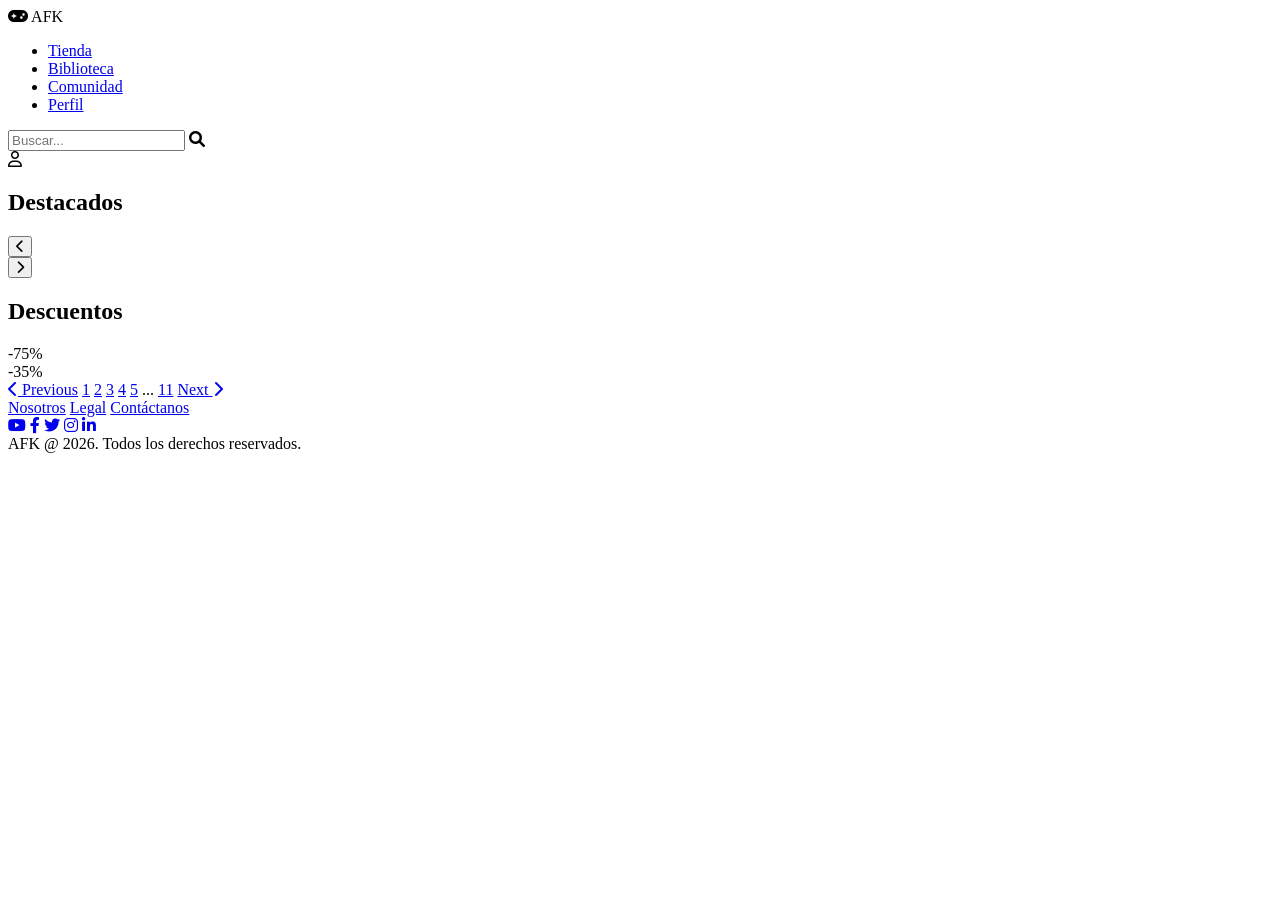
==== index.html @ 00ea65f3 "Add .gitignore for React and DBs Add a comprehensive .gitignore file to exclude various build artifa" ====
<!DOCTYPE html>
<html lang="es">
<head>
    <meta charset="UTF-8">
    <meta name="viewport" content="width=device-width, initial-scale=1.0">
    <title>AFK Store | Diseño Terminado</title>
    <link href="https://cdnjs.cloudflare.com/ajax/libs/font-awesome/6.0.0/css/all.min.css" rel="stylesheet">
    <link rel="stylesheet" href="estilos.css">
</head>
<body id="Pagina Principal">
<![base64]>
    <header>
        <div>
            <i class="fa-solid fa-gamepad"></i> AFK
        </div>
        <nav>
            <ul>
                <li><a href="#">Tienda</a></li>
                <li><a href="#">Biblioteca</a></li>
                <li><a href="#">Comunidad</a></li>
                <li><a href="#">Perfil</a></li>
            </ul>
        </nav>
        <div>
            <div>
                <input type="text" placeholder="Buscar...">
                <i class="fa-solid fa-magnifying-glass"></i>
            </div>
            <div>
                <i class="fa-regular fa-user"></i>
            </div>
        </div>
    </header>
<![base64]>
<![base64]>    
    <main>
        <h2>Destacados</h2>
        <section class="destacados-carrusel">
            <button class="boton-izquierdo"><i class="fa-solid fa-chevron-left"></i></button>
            <div class="Contenedor-Puntos">
                <div class="Puntos"></div>
                <div class="Puntos"></div>
                <div class="Puntos"></div>
                <div class="Puntos"></div>
                <div class="Puntos"></div>
            </div>
            <button class="boton-derecho"><i class="fa-solid fa-chevron-right"></i></button>
        </section>

        <h2>Descuentos</h2>
        <section class="seccion-descuentos">
            <div class="tarjeta-descuentos">
                <div class="tarjeta 1"></div>
                <div>-75%</div>
            </div>
            <div class="tarjeta-descuentos">
                <div class="tarjeta 2"></div>
                <div>-35%</div>
            </div>
        </section>

        <div>
            <a href="#"><i class="fa-solid fa-chevron-left"></i> Previous</a>
            <a href="#">1</a>
            <a href="#">2</a>
            <a href="#">3</a>
            <a href="#">4</a>
            <a href="#">5</a>
            <span>...</span>
            <a href="#">11</a>
            <a href="#">Next <i class="fa-solid fa-chevron-right"></i></a>
        </div>
    </main>
<![base64]>    
<![base64]>    
    <footer>
        <div>
            <a href="#">Nosotros</a>
            <a href="#">Legal</a>
            <a href="#">Contáctanos</a>
        </div>
        <div class="iconos-redes-sociales">
            <a href="#"><i class="fa-brands fa-youtube"></i></a>
            <a href="#"><i class="fa-brands fa-facebook-f"></i></a>
            <a href="#"><i class="fa-brands fa-twitter"></i></a>
            <a href="#"><i class="fa-brands fa-instagram"></i></a>
            <a href="#"><i class="fa-brands fa-linkedin-in"></i></a>
        </div>
        <div>
            AFK @ 2026. Todos los derechos reservados.
        </div>
    </footer>
<![base64]>    

</body>
</html>
---- estilos.css ----
#pagina-juego .game-details-header {
    display: grid;
    grid-template-columns: 400px 1fr;
    gap: 50px;
    margin-bottom: 60px;
}

#pagina-juego .game-cover {
    width: 100%;
    height: 400px;
    background: url('https://images.unsplash.com/photo-1542751371-adc38448a05e?q=80&w=800&auto=format&fit=crop') center/cover;
    border-radius: 12px;
    box-shadow: 0 10px 30px rgba(0,0,0,0.4);
}

#pagina-juego .game-info h1 {
    font-size: 3.5rem;
    color: var(--white);
    margin-bottom: 20px;
    font-weight: 700;
    letter-spacing: -1px;
}

/* Caja de Calificación */
#pagina-juego .rating-box {
    display: inline-flex;
    align-items: center;
    border: 1px solid rgba(255, 255, 255, 0.2);
    border-radius: 30px;
    padding: 12px 25px;
    margin-bottom: 30px;
    background: rgba(255, 255, 255, 0.03);
}

#pagina-juego .stars {
    color: var(--white);
    font-size: 1.1rem;
    display: flex;
    gap: 5px;
}
#pagina-juego .score {
    color: var(--white);
    font-weight: 600;
    font-size: 1.1rem;
    display: flex;
    align-items: center;
    gap: 8px;
}

#pagina-juego .score i {
    color: var(--text-muted);
}

#pagina-juego .description {
    color: var(--text-muted);
    font-size: 1.05rem;
    line-height: 1.7;
    text-align: justify;
}

/* Reproductor de Video / Galería */
#pagina-juego .game-media-player {
    position: relative;
    width: 100%;
    height: 550px;
    background: linear-gradient(to top, rgba(18,20,24,1) 0%, rgba(18,20,24,0) 100%), url('https://images.unsplash.com/photo-1605901309584-818e25960b8f?q=80&w=1200&auto=format&fit=crop') center/cover;
    border-radius: 12px;
    display: flex;
    align-items: center;
    justify-content: space-between;
    padding: 0 20px;
    margin-bottom: 30px;
}

#pagina-juego .play-btn {
    width: 90px;
    height: 90px;
    background: rgba(255, 255, 255, 0.1);
    border: 2px solid rgba(255, 255, 255, 0.3);
    border-radius: 50%;
    display: flex;
    align-items: center;
    justify-content: center;
    color: var(--white);
    font-size: 2rem;
    backdrop-filter: blur(8px);
    cursor: pointer;
    transition: all 0.3s ease;
    /* Ajuste visual para que el ícono de play (triángulo) se vea centrado */
    padding-left: 8px; 
}

#pagina-juego .play-btn:hover {
    background: var(--accent-blue);
    border-color: var(--accent-blue);
    transform: scale(1.1);
}

/* Footer modificado (Estructura de la segunda pantalla) */
.footer-juego {
    background-color: var(--bg-secondary);
    padding: 30px 60px;
    display: flex;
    justify-content: space-between;
    align-items: center;
    border-top: 1px solid rgba(255, 255, 255, 0.05);
}

.footer-juego .social-icons {
    margin-bottom: 0; /* Reseteamos el margen del footer anterior */
}
/* =========================================
   SECCIÓN DE RESEÑAS (LATEST REVIEWS)
   ========================================= */

.reviews-section {
    margin-top: 50px;
}

.reviews-grid {
    display: grid;
    /* Crea 3 columnas del mismo tamaño */
    grid-template-columns: repeat(3, 1fr);
    gap: 30px;
    margin-top: 20px;
}

.review-card {
    background-color: var(--bg-secondary);
    border: 1px solid rgba(255, 255, 255, 0.05);
    border-radius: 12px;
    padding: 30px;
    display: flex;
    flex-direction: column;
    transition: transform 0.2s ease, box-shadow 0.2s ease;
}

.review-card:hover {
    transform: translateY(-5px);
    box-shadow: 0 8px 25px rgba(0, 0, 0, 0.3);
}

.review-card .stars {
    color: var(--accent-blue); /* Cambié las estrellas a azul para mantener el tema */
    font-size: 1.1rem;
    margin-bottom: 15px;
    display: flex;
    gap: 4px;
}

.review-card h3 {
    color: var(--white);
    font-size: 1.25rem;
    margin-bottom: 12px;
    font-weight: 700;
}

.review-card .review-body {
    color: var(--text-muted);
    font-size: 0.95rem;
    line-height: 1.6;
    margin-bottom: 25px;
    /* Esto empuja la información del usuario hacia abajo si el texto es corto */
    flex-grow: 1; 
}

/* Información del Usuario (Avatar + Nombres) */
.reviewer-info {
    display: flex;
    align-items: center;
    gap: 15px;
    border-top: 1px solid rgba(255, 255, 255, 0.05);
    padding-top: 15px;
}

.reviewer-info .avatar {
    width: 45px;
    height: 45px;
    border-radius: 50%;
    object-fit: cover;
}

.reviewer-details {
    display: flex;
    flex-direction: column;
    gap: 3px;
}

.reviewer-details .name {
    color: var(--text-light);
    font-weight: 600;
    font-size: 0.95rem;
}

.reviewer-details .date {
    color: var(--text-muted);
    font-size: 0.85rem;
}
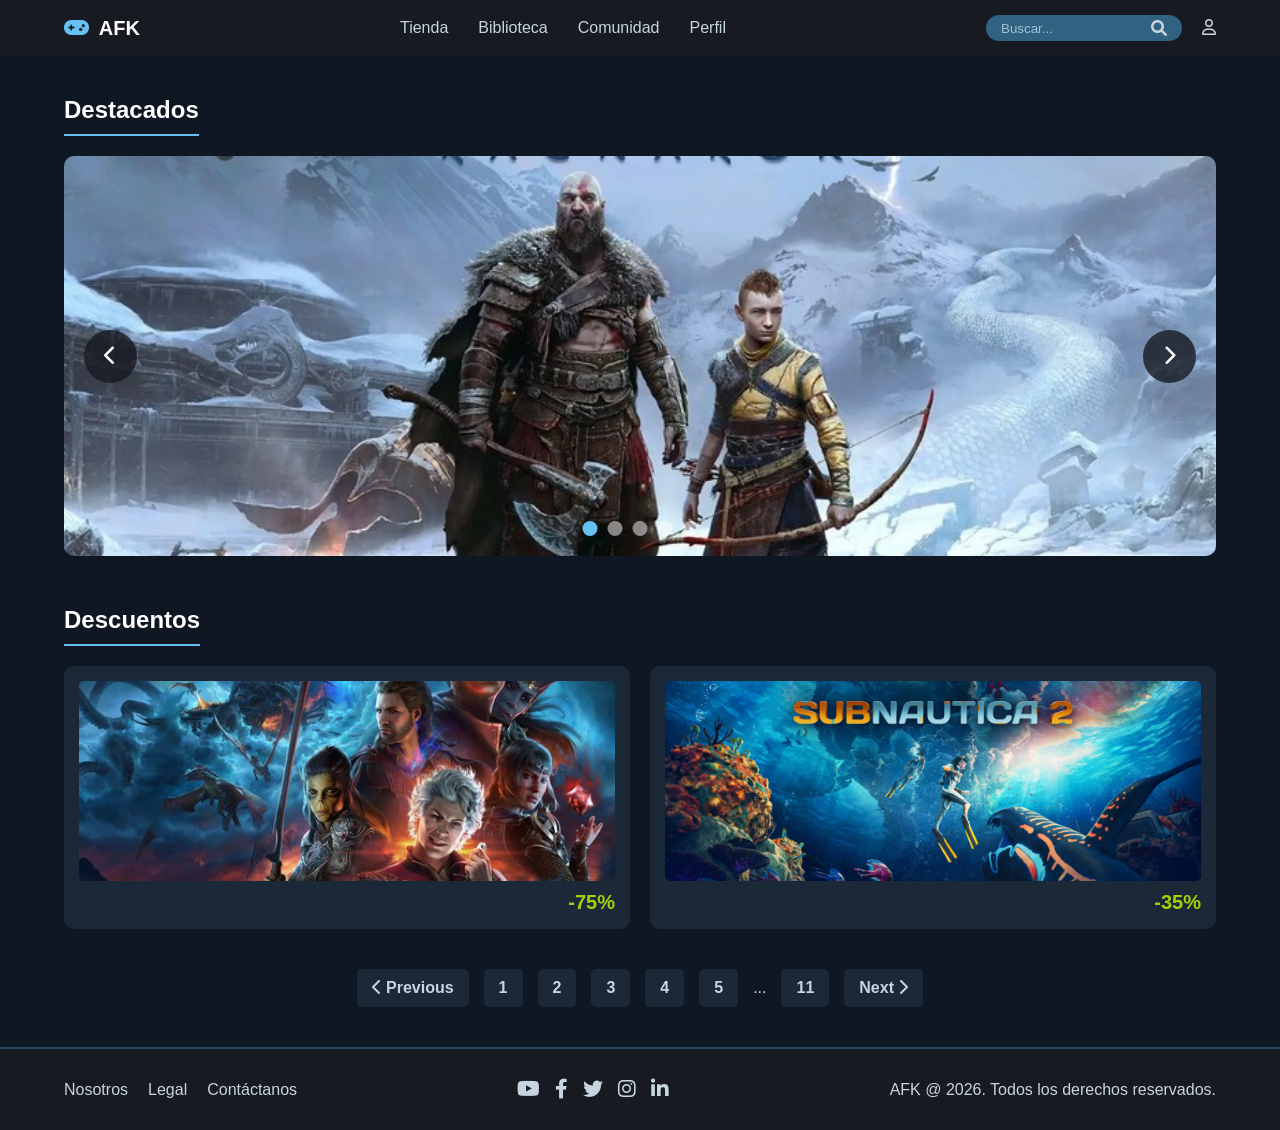
==== commit 6f20bde4: "Modificación de paginas" ====
--- a/index.html
+++ b/index.html
@@ -5,20 +5,20 @@
     <meta name="viewport" content="width=device-width, initial-scale=1.0">
     <title>AFK Store | Diseño Terminado</title>
     <link href="https://cdnjs.cloudflare.com/ajax/libs/font-awesome/6.0.0/css/all.min.css" rel="stylesheet">
-    <link rel="stylesheet" href="estilos.css">
+    <link rel="stylesheet" href="css/estilos.css">
 </head>
 <body id="Pagina Principal">
 <![base64]>
-    <header>
+  <header>
         <div>
             <i class="fa-solid fa-gamepad"></i> AFK
         </div>
         <nav>
             <ul>
-                <li><a href="#">Tienda</a></li>
+                <li><a href="index.html">Tienda</a></li>
                 <li><a href="#">Biblioteca</a></li>
-                <li><a href="#">Comunidad</a></li>
-                <li><a href="#">Perfil</a></li>
+                <li><a href="html/comunidad.html">Comunidad</a></li>
+                <li><a href="html/perfil.html">Perfil</a></li>
             </ul>
         </nav>
         <div>
@@ -27,7 +27,9 @@
                 <i class="fa-solid fa-magnifying-glass"></i>
             </div>
             <div>
-                <i class="fa-regular fa-user"></i>
+                <a href="html/perfil.html">
+                    <i class="fa-regular fa-user"></i>
+                </a>
             </div>
         </div>
     </header>
@@ -36,6 +38,8 @@
     <main>
         <h2>Destacados</h2>
         <section class="destacados-carrusel">
+            <a href="html/juegopag.html" class="enlace-fondo"></a>
+
             <button class="boton-izquierdo"><i class="fa-solid fa-chevron-left"></i></button>
             <div class="Contenedor-Puntos">
                 <div class="Puntos"></div>
--- a/css/estilos.css
+++ b/css/estilos.css
@@ -0,0 +1,943 @@
+
+* {
+    margin: 0;
+    padding: 0;
+    box-sizing: border-box;
+    font-family: Arial, sans-serif;
+}
+
+body {
+    background-color: #0f1722;
+    color: #c7d5e0;
+}
+
+a {
+    color: #c7d5e0;
+    text-decoration: none;
+    transition: color 0.3s; /* SEMANA 7 */
+}
+
+a:hover {
+    color: #66c0f4;
+}
+
+h1, h2, h3 {
+    color: #ffffff;
+}
+
+h2 {
+    border-bottom: 2px solid #66c0f4;
+    padding-bottom: 10px;
+    margin-bottom: 20px;
+    display: inline-block;
+}
+
+main {
+    padding: 40px 5%;
+}
+
+/* ==========================================================================
+   Flexbox 
+   ========================================================================== */
+header {
+    background-color: #171a21;
+    padding: 15px 5%;
+    display: flex;
+    justify-content: space-between;
+    align-items: center;
+}
+
+header nav ul {
+    list-style: none;
+    display: flex; 
+    gap: 30px;
+}
+
+header > div:last-child {
+    display: flex;
+    align-items: center;
+    gap: 20px;
+}
+
+header > div:last-child > div:first-child {
+    display: flex;
+    align-items: center;
+    background-color: #316282; 
+    border-radius: 15px;
+    padding: 5px 15px;
+}
+
+header input {
+    border: none;
+    background-color: transparent;
+    color: white;
+    outline: none;
+    width: 150px;
+}
+
+header input::placeholder {
+    color: #a3c2d1;
+}
+
+header > div:last-child i {
+    color: #c7d5e0;
+    cursor: pointer;
+    font-size: 16px;
+    transition: 0.3s;
+}
+
+header > div:last-child i:hover {
+    color: #66c0f4;
+}
+
+header > div:first-child {
+    font-size: 20px;
+    font-weight: bold;
+    color: white;
+}
+
+header > div:first-child i {
+    color: #66c0f4;
+    margin-right: 5px;
+}
+
+/* ==========================================================================
+   PÁGINA PRINCIPAL (Index)
+   ========================================================================== */
+.destacados-carrusel {
+    background-image: url('../imgs/god-of-war-ragnarok_e91t.jpg');
+    background-size: cover;
+    background-position: center;
+    height: 400px;
+    display: flex;
+    justify-content: space-between;
+    align-items: center;
+    padding: 20px;
+    border-radius: 10px;
+    position: relative;
+    margin-bottom: 50px;
+}
+
+.enlace-fondo {
+    position: absolute;
+    top: 0;
+    left: 0;
+    width: 100%;
+    height: 100%;
+    z-index: 1; 
+}
+
+.boton-izquierdo, .boton-derecho, .Contenedor-Puntos {
+    position: relative;
+    z-index: 2; 
+}
+.boton-izquierdo, .boton-derecho {
+    background-color: rgba(23, 26, 33, 0.8);
+    color: white;
+    border: none;
+    padding: 15px 20px;
+    border-radius: 50%;
+    cursor: pointer;
+    font-size: 20px;
+    transition: transform 0.3s, background-color 0.3s;
+}
+
+.boton-izquierdo:hover, .boton-derecho:hover {
+    background-color: #66c0f4;
+    transform: scale(1.1);
+}
+
+.Contenedor-Puntos {
+    position: absolute;
+    bottom: 20px;
+    display: flex;
+    gap: 10px;
+    left: 50%;
+    transform: translateX(-50%);
+}
+
+.Puntos {
+    width: 15px;
+    height: 15px;
+    background-color: rgba(255, 255, 255, 0.5);
+    border-radius: 50%;
+    cursor: pointer;
+}
+
+.Puntos:first-child {
+    background-color: #66c0f4;
+}
+
+.seccion-descuentos {
+    display: flex; 
+    gap: 20px;
+    margin-bottom: 40px;
+}
+
+.tarjeta-descuentos {
+    background-color: #1b2838;
+    flex: 1; 
+    border-radius: 10px;
+    padding: 15px;
+    text-align: right;
+    transition: transform 0.3s;
+    font-weight: bold;
+    font-size: 20px;
+    color: #a4d007; 
+}
+
+.tarjeta-descuentos:hover {
+    transform: translateY(-10px);
+}
+
+.tarjeta {
+    height: 200px;
+    background-color: #316282;
+    background-size: cover;
+    background-position: center;
+    border-radius: 5px;
+    margin-bottom: 10px;
+}
+
+.tarjeta-descuentos:nth-child(1) .tarjeta {
+    background-image: url('../imgs/baldurs gate 3.jpeg');
+}
+
+.tarjeta-descuentos:nth-child(2) .tarjeta {
+    background-image: url('../imgs/subnautica 2.jpg');
+}
+
+/* Paginación */
+main > div:last-child {
+    display: flex;
+    justify-content: center;
+    align-items: center;
+    gap: 15px;
+}
+
+main > div:last-child a {
+    background-color: #1b2838;
+    padding: 10px 15px;
+    border-radius: 5px;
+    font-weight: bold;
+}
+
+main > div:last-child a:hover {
+    background-color: #66c0f4;
+    color: black;
+}
+
+/* ==========================================================================
+   PÁGINA DEL JUEGO (God of War)
+   ========================================================================== */
+
+.reseñador {
+    display: flex;
+    align-items: center;
+    gap: 15px;
+    margin-top: 20px;
+    border-top: 1px solid #2a475e;
+    padding-top: 15px;
+}
+
+
+.icono-usuario-default {
+    font-size: 50px; 
+    color: #7a8b9a; 
+}
+
+
+   .detalles-juego {
+    background-color: #1b2838;
+    padding: 30px;
+    border-radius: 10px;
+    display: flex;
+    gap: 30px;
+    margin-bottom: 40px;
+}
+
+.imagen-juego {
+    flex: 1;
+    background-image: url('../imgs/god-of-war-ragnarok_e91t.jpg');
+    background-size: cover;
+    background-position: center;
+    min-height: 350px;
+    border-radius: 10px;
+}
+
+.info-juego {
+    flex: 1;
+}
+
+.info-juego h1 {
+    font-size: 40px;
+    margin-bottom: 15px;
+}
+
+.calificacion-juego {
+    display: flex;
+    align-items: center;
+    gap: 20px;
+    margin-bottom: 25px;
+}
+
+.estrellas {
+    color: #ffd700;
+}
+
+.calificacion {
+    background-color: #66c0f4;
+    color: black;
+    padding: 5px 15px;
+    border-radius: 5px;
+    font-weight: bold;
+}
+
+.descripcion {
+    background-color: #0f1722;
+    padding: 20px;
+    border-left: 4px solid #66c0f4;
+    border-radius: 5px;
+    line-height: 1.6;
+}
+
+.video-juego {
+    background-image: linear-gradient(rgba(0,0,0,0.6), rgba(0,0,0,0.6)), url('https://images.unsplash.com/photo-1511512578047-dfb367046420?q=80&w=1000');
+    background-size: cover;
+    background-position: center;
+    height: 400px;
+    display: flex;
+    justify-content: space-between;
+    align-items: center;
+    padding: 20px;
+    border-radius: 10px;
+    margin-bottom: 40px;
+}
+
+.video-juego {
+    width: 100%;
+    height: 450px; 
+    border-radius: 10px;
+    margin-bottom: 40px;
+    overflow: hidden; 
+    box-shadow: 0 5px 15px rgba(0,0,0,0.5); 
+}
+
+.video-juego iframe {
+    width: 100%;
+    height: 100%;
+    border: none;
+}
+
+.boton-play:hover {
+    transform: scale(1.1);
+    background-color: #66c0f4;
+}
+
+.reseñas-grid {
+    display: grid;
+    grid-template-columns: 1fr 1fr 1fr;
+    gap: 20px;
+}
+
+.tarjeta-reseña {
+    background-color: #1b2838;
+    padding: 20px;
+    border-radius: 10px;
+}
+
+.tarjeta-reseña h3 {
+    margin: 10px 0;
+}
+
+.reseñador {
+    display: flex;
+    align-items: center;
+    gap: 15px;
+    margin-top: 20px;
+    border-top: 1px solid #2a475e;
+    padding-top: 15px;
+}
+
+.avatar {
+    width: 50px;
+    height: 50px;
+    border-radius: 50%;
+}
+
+.detalles-reseñador, .detalles-reseñadors {
+    display: flex;
+    flex-direction: column;
+}
+
+.fecha {
+    font-size: 12px;
+    color: #7a8b9a;
+}
+
+/* ==========================================================================
+   PÁGINA DE PERFIL (Formularios)
+   ========================================================================== */
+.contenedor-perfil {
+    background-color: #1b2838;
+    padding: 40px;
+    border-radius: 10px;
+    margin-bottom: 40px;
+}
+
+.perfil-superior {
+    display: flex;
+    align-items: center;
+    gap: 50px;
+    margin-bottom: 30px;
+}
+
+.avatar-grande {
+    width: 150px;
+    height: 150px;
+    border-radius: 50%;
+    object-fit: cover;
+    border: 4px solid #66c0f4;
+}
+
+.campos-superiores {
+    flex: 1; 
+    display: flex;
+    flex-direction: column;
+    gap: 20px;
+}
+
+.campo-formulario {
+    display: flex;
+    flex-direction: column;
+    gap: 8px;
+}
+
+.campo-formulario label {
+    color: #c7d5e0;
+    font-weight: bold;
+    font-size: 14px;
+}
+
+.campo-formulario input {
+    padding: 12px 15px;
+    background-color: #316282;
+    border: 1px solid transparent;
+    border-radius: 6px;
+    color: white;
+    font-size: 16px;
+    outline: none; 
+}
+
+.campo-formulario input::placeholder {
+    color: #a3c2d1;
+}
+
+.campo-formulario input:focus {
+    border: 1px solid #66c0f4; 
+    transition: 0.3s;
+}
+
+.linea-separadora {
+    border: none;
+    border-top: 2px solid #2a475e;
+    margin: 30px 0;
+}
+
+.perfil-inferior {
+    display: flex;
+    flex-direction: column;
+    gap: 20px;
+}
+
+.boton-guardar {
+    background-color: #66c0f4;
+    color: black;
+    border: none;
+    padding: 15px 30px;
+    border-radius: 5px;
+    font-size: 16px;
+    font-weight: bold;
+    cursor: pointer;
+    margin-top: 20px;
+    align-self: flex-start; 
+    transition: transform 0.3s, background-color 0.3s;
+}
+
+.boton-guardar:hover {
+    background-color: #ffffff;
+    transform: translateY(-3px); 
+}
+
+/* ==========================================================================
+   FOOTER
+   ========================================================================== */
+footer {
+    background-color: #171a21;
+    padding: 30px 5%;
+    display: flex;
+    justify-content: space-between;
+    align-items: center;
+    border-top: 2px solid #2a475e;
+}
+
+footer div {
+    display: flex;
+    gap: 20px;
+}
+
+.iconos-redes-sociales {
+    display: flex;
+    gap: 15px;
+}
+
+.iconos-redes-sociales i {
+    font-size: 20px;
+}
+
+
+@media (max-width: 900px) {
+    .detalles-juego {
+        flex-direction: column;
+    }
+    
+    .reseñas-grid {
+        grid-template-columns: 1fr 1fr;
+    }
+}
+
+@media (max-width: 600px) {
+    header {
+        flex-direction: column;
+        gap: 15px;
+    }
+
+    header nav ul {
+        flex-direction: column;
+        align-items: center;
+        gap: 10px;
+    }
+
+    .seccion-descuentos {
+        flex-direction: column; 
+    }
+
+    .reseñas-grid {
+        grid-template-columns: 1fr; 
+    }
+
+    .perfil-superior {
+        flex-direction: column;
+        text-align: center;
+        gap: 20px;
+    }
+
+    .boton-guardar {
+        align-self: center; 
+        width: 100%; 
+    }
+
+    footer {
+        flex-direction: column;
+        align-items: center;
+        gap: 20px;
+        text-align: center;
+    }
+}
+
+
+
+.contenedor-perfil {
+    background-color: #1b2838;
+    padding: 40px;
+    border-radius: 10px;
+    margin-bottom: 40px;
+}
+
+.perfil-superior {
+    display: flex;
+    align-items: center;
+    gap: 50px;
+    margin-bottom: 30px;
+}
+
+.avatar-grande {
+    width: 150px;
+    height: 150px;
+    border-radius: 50%;
+    object-fit: cover;
+    border: 4px solid #66c0f4;
+}
+
+.campos-superiores {
+    flex: 1; 
+    display: flex;
+    flex-direction: column;
+    gap: 20px;
+}
+
+.campo-formulario {
+    display: flex;
+    flex-direction: column;
+    gap: 8px;
+}
+
+.campo-formulario label {
+    color: #c7d5e0;
+    font-weight: bold;
+    font-size: 14px;
+}
+
+.campo-formulario input {
+    padding: 12px 15px;
+    background-color: #316282;
+    border: 1px solid transparent;
+    border-radius: 6px;
+    color: white;
+    font-size: 16px;
+    outline: none;
+}
+
+.campo-formulario input::placeholder {
+    color: #a3c2d1;
+}
+
+.campo-formulario input:focus {
+    border: 1px solid #66c0f4; 
+    transition: 0.3s;
+}
+
+
+.linea-separadora {
+    border: none;
+    border-top: 2px solid #2a475e;
+    margin: 30px 0;
+}
+
+
+.perfil-inferior {
+    display: flex;
+    flex-direction: column;
+    gap: 20px;
+}
+
+.boton-guardar {
+    background-color: #66c0f4;
+    color: black;
+    border: none;
+    padding: 15px 30px;
+    border-radius: 5px;
+    font-size: 16px;
+    font-weight: bold;
+    cursor: pointer;
+    margin-top: 20px;
+    align-self: flex-start; 
+    transition: transform 0.3s, background-color 0.3s;
+}
+
+.boton-guardar:hover {
+    background-color: #ffffff;
+    transform: translateY(-3px); 
+}
+
+/* ==========================================================================
+   PÁGINA DE PERFIL (Formularios, Flexbox y Grid)
+   ========================================================================== */
+
+
+.contenedor-perfil {
+    display: grid;
+    grid-template-columns: 1fr 2fr; /* Columna izquierda 1, derecha 2 */
+    gap: 30px; /* Espacio entre columnas */
+    background-color: #1b2838; /* Color de recuadro gamer */
+    padding: 40px;
+    border-radius: 10px;
+    margin-bottom: 40px;
+}
+
+.perfil-usuario {
+    display: flex;
+    flex-direction: column;
+    align-items: center;
+    text-align: center;
+}
+
+.info-alias h3 {
+    font-size: 20px;
+    margin-bottom: 5px;
+}
+
+.info-alias p {
+    color: #a3c2d1;
+    font-size: 14px;
+    margin-bottom: 20px;
+}
+
+.avatar-grande {
+    width: 150px;
+    height: 150px;
+    border-radius: 50%;
+    object-fit: cover;
+    border: 4px solid #66c0f4; 
+    margin-bottom: 20px;
+}
+
+.boton-perfil {
+    background-color: #66c0f4;
+    color: black;
+    border: none;
+    padding: 12px 25px;
+    border-radius: 5px;
+    font-size: 16px;
+    font-weight: bold;
+    cursor: pointer;
+    margin-bottom: 20px;
+    display: flex;
+    align-items: center;
+    gap: 8px;
+    transition: transform 0.3s, background-color 0.3s;
+}
+
+.boton-perfil:hover {
+    background-color: #ffffff;
+    transform: translateY(-3px); 
+}
+
+.info-recuadro {
+    background-color: #0f1722; 
+    padding: 15px;
+    border-left: 4px solid #66c0f4; 
+    border-radius: 5px;
+    font-size: 14px;
+    line-height: 1.6;
+    margin-bottom: 20px;
+}
+
+.info-recuadro p {
+    margin-bottom: 5px;
+}
+
+.fecha-miembro {
+    font-size: 12px;
+    color: #7a8b9a;
+}
+
+.edicion-perfil {
+    display: flex;
+    flex-direction: column;
+}
+
+.edicion-perfil h3 {
+    font-size: 24px;
+    margin-bottom: 20px;
+}
+
+.tabs-perfil {
+    display: flex;
+    gap: 10px;
+    margin-bottom: 30px;
+}
+
+.tab-perfil {
+    padding: 10px 20px;
+    background-color: transparent;
+    color: #c7d5e0;
+    font-weight: bold;
+    cursor: pointer;
+    border-bottom: 2px solid transparent;
+    transition: border-bottom 0.3s, color 0.3s; 
+}
+
+.tab-perfil.active {
+    color: #66c0f4;
+    border-bottom: 2px solid #66c0f4; 
+}
+
+.form-grid-campos {
+    display: grid;
+    grid-template-columns: 1fr 1fr;
+    gap: 20px;
+    margin-bottom: 30px;
+}
+
+.campo-formulario {
+    display: flex;
+    flex-direction: column;
+    gap: 8px;
+}
+
+.campo-formulario label {
+    color: #c7d5e0;
+    font-weight: bold;
+    font-size: 14px;
+}
+
+.campo-formulario input {
+    padding: 12px 15px;
+    background-color: #316282; 
+    border: 1px solid transparent;
+    border-radius: 6px;
+    color: white;
+    font-size: 16px;
+    outline: none;
+}
+
+.campo-completo {
+    grid-column: 1 / 3; 
+}
+
+.form-grid-sociales {
+    display: grid;
+    grid-template-columns: 1fr 1fr;
+    gap: 20px;
+    margin-top: 15px;
+}
+
+.field-con-icono {
+    display: flex;
+    flex-direction: row;
+    align-items: center;
+    background-color: #316282;
+    border-radius: 6px;
+    padding: 0 15px;
+}
+
+.field-con-icono input {
+    flex: 1; 
+    background-color: transparent; 
+    padding: 12px 0;
+    margin-left: 10px;
+}
+
+.icon-form {
+    font-size: 16px;
+    color: #a3c2d1;
+}
+
+
+.boton-guardar {
+    margin-top: 30px;
+    align-self: flex-start;
+}
+
+/* ==========================================================================
+   PÁGINA DE COMUNIDAD (Formularios y Grid)
+   ========================================================================== */
+
+.crear-publicacion {
+    background-color: #1b2838;
+    padding: 25px;
+    border-radius: 10px;
+    display: flex;
+    gap: 20px;
+    margin-bottom: 40px;
+    align-items: flex-start;
+}
+
+.caja-input {
+    flex: 1;
+    display: flex;
+    flex-direction: column;
+    gap: 15px;
+}
+
+.caja-input textarea {
+    width: 100%;
+    min-height: 80px;
+    background-color: #316282;
+    border: 1px solid transparent;
+    border-radius: 8px;
+    padding: 15px;
+    color: white;
+    font-size: 16px;
+    resize: vertical; 
+    outline: none;
+    transition: border 0.3s;
+}
+
+.caja-input textarea:focus {
+    border: 1px solid #66c0f4;
+}
+
+.caja-input textarea::placeholder {
+    color: #a3c2d1;
+}
+
+.acciones-publicar {
+    display: flex;
+    justify-content: flex-end;
+}
+
+.muro-comunidad {
+    display: grid;
+    grid-template-columns: 1fr 1fr;
+    gap: 25px;
+}
+
+.tarjeta-comunidad {
+    background-color: #1b2838;
+    padding: 25px;
+    border-radius: 10px;
+    display: flex;
+    flex-direction: column;
+    gap: 15px;
+    transition: transform 0.3s;
+}
+
+.tarjeta-comunidad:hover {
+    transform: translateY(-5px); 
+}
+
+.header-post {
+    display: flex;
+    align-items: center;
+    gap: 15px;
+}
+
+.info-usuario-post {
+    flex: 1; 
+}
+
+.info-usuario-post h4 {
+    color: #ffffff;
+    margin: 0;
+}
+
+.info-usuario-post span {
+    font-size: 12px;
+    color: #7a8b9a;
+}
+
+.juego-etiqueta {
+    background-color: #316282;
+    color: white;
+    padding: 5px 12px;
+    border-radius: 20px;
+    font-size: 12px;
+    font-weight: bold;
+    border: 1px solid #66c0f4;
+}
+
+.tarjeta-comunidad p {
+    color: #c7d5e0;
+    line-height: 1.6;
+}
+
+.interacciones {
+    display: flex;
+    gap: 20px;
+    margin-top: 10px;
+    border-top: 1px solid #2a475e;
+    padding-top: 15px;
+}
+
+.interacciones span {
+    color: #a3c2d1;
+    font-weight: bold;
+    cursor: pointer;
+    transition: color 0.3s;
+}
+
+.interacciones span:hover {
+    color: #66c0f4;
+}
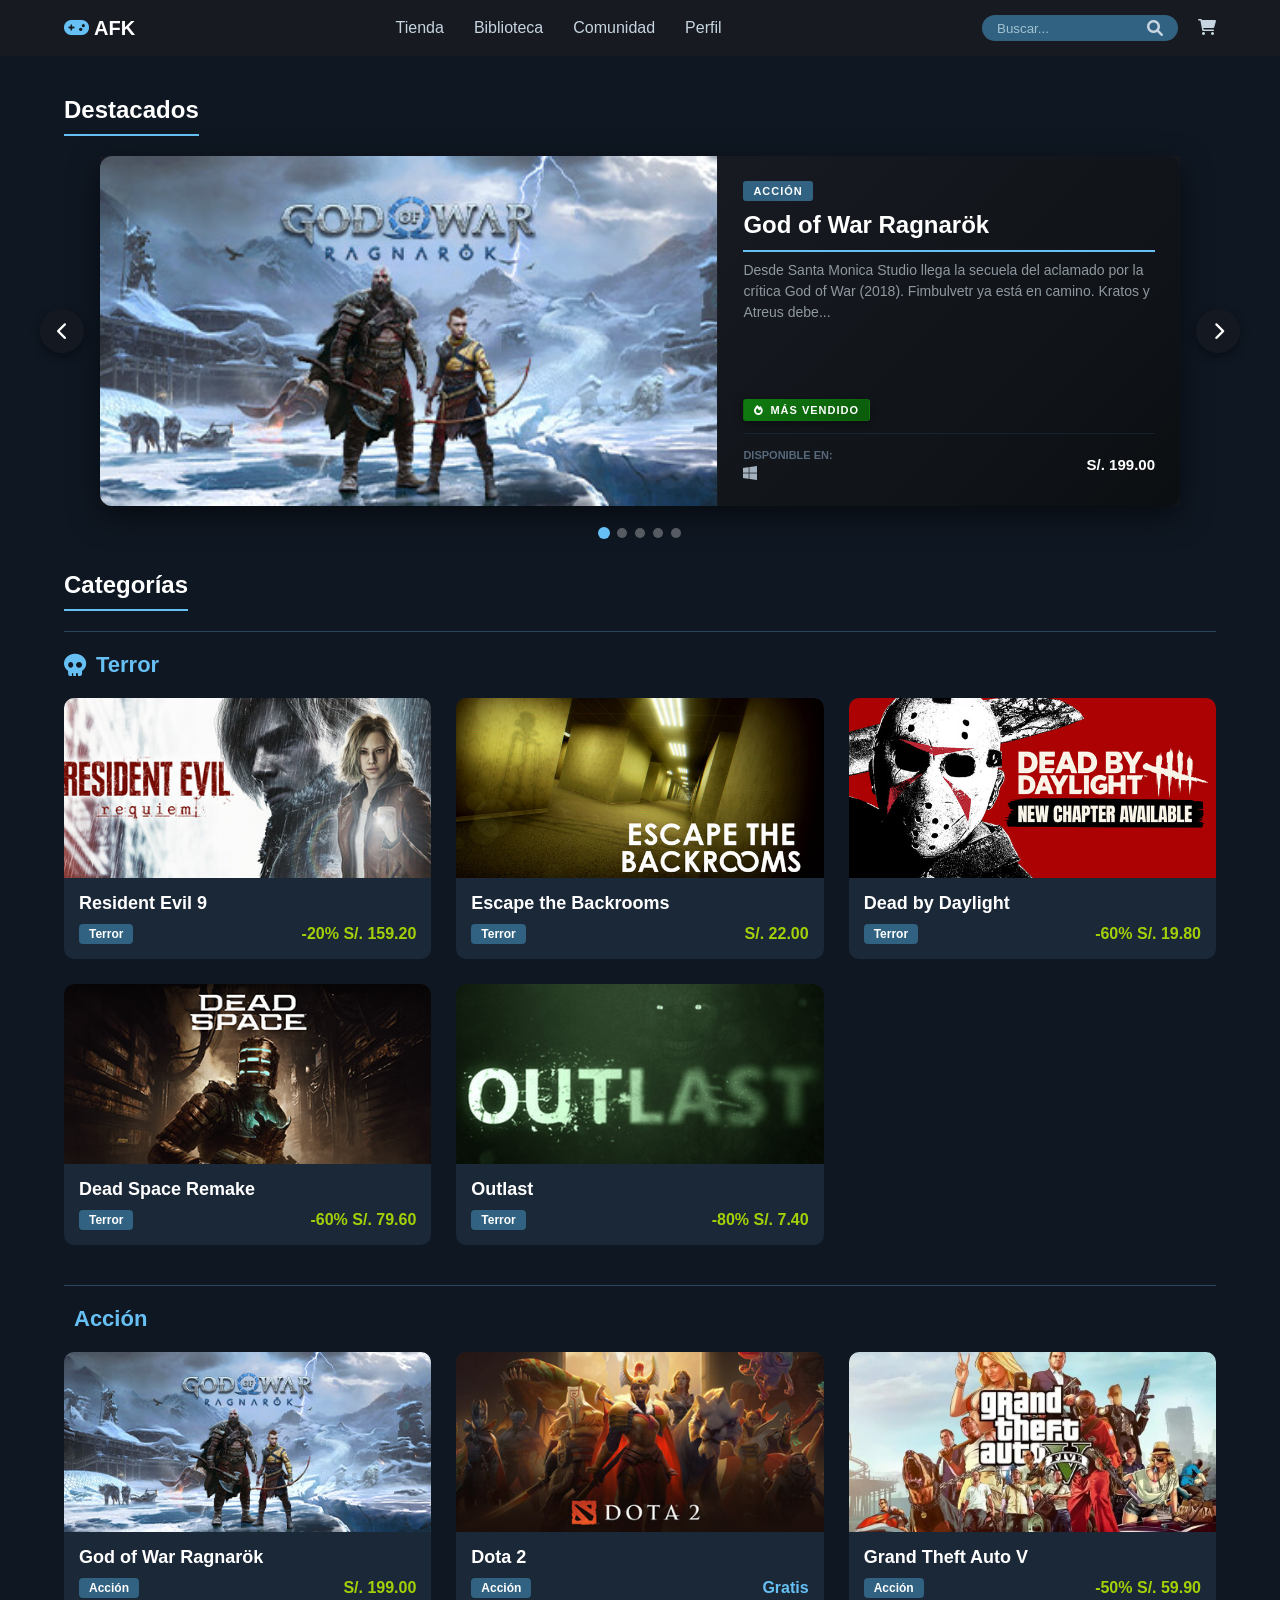
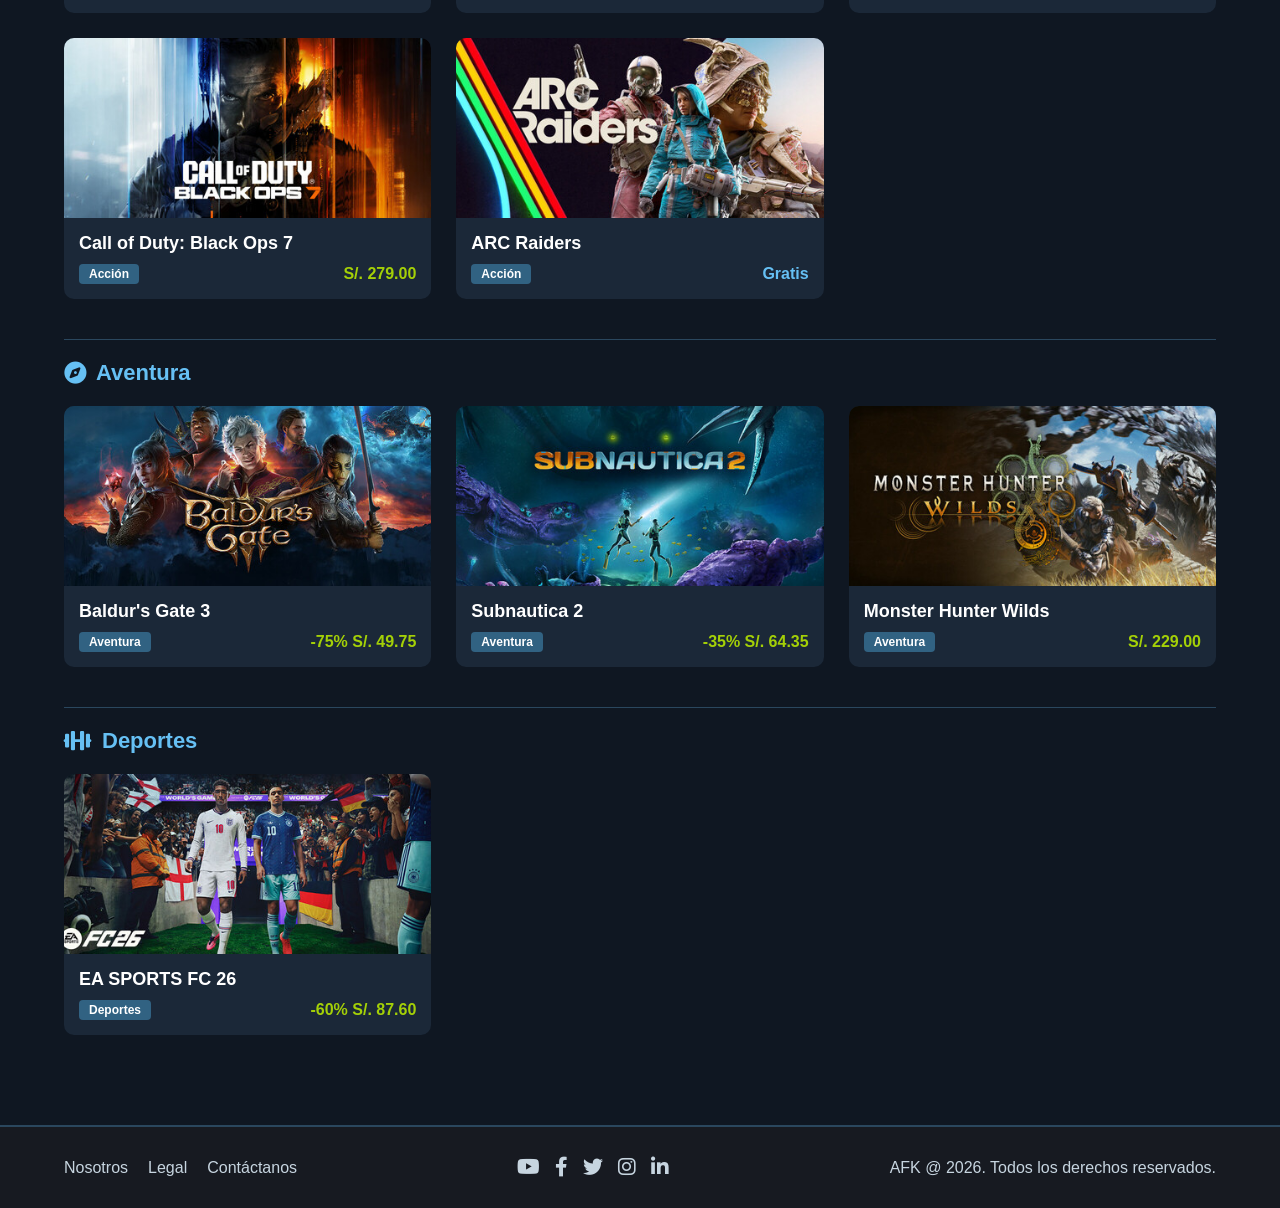
==== commit e9b0b143: "avances" ====
--- a/index.html
+++ b/index.html
@@ -1,19 +1,24 @@
 <!DOCTYPE html>
 <html lang="es">
+
 <head>
     <meta charset="UTF-8">
     <meta name="viewport" content="width=device-width, initial-scale=1.0">
-    <title>AFK Store | Diseño Terminado</title>
+    <title>AFK Store | Tienda</title>
     <link href="https://cdnjs.cloudflare.com/ajax/libs/font-awesome/6.0.0/css/all.min.css" rel="stylesheet">
     <link rel="stylesheet" href="css/estilos.css">
 </head>
+
 <body id="Pagina Principal">
-<![base64]>
-  <header>
-        <div>
-            <i class="fa-solid fa-gamepad"></i> AFK
-        </div>
+    <![base64]>
+    <header>
+        <a href="index.html" class="logo">
+            <i class="fa-solid fa-gamepad"></i><span class="logo-texto"> AFK</span>
+        </a>
         <nav>
+            <button class="menu-toggle" id="menu-toggle" aria-label="Abrir menú de navegación">
+                <i class="fa-solid fa-bars"></i>
+            </button>
             <ul>
                 <li><a href="index.html">Tienda</a></li>
                 <li><a href="#">Biblioteca</a></li>
@@ -27,56 +32,27 @@
                 <i class="fa-solid fa-magnifying-glass"></i>
             </div>
             <div>
-                <a href="html/perfil.html">
-                    <i class="fa-regular fa-user"></i>
+                <a href="html/carrito.html" title="Ver carrito">
+                    <i class="fa-solid fa-cart-shopping"></i>
                 </a>
             </div>
         </div>
     </header>
-<![base64]>
-<![base64]>    
+    <![base64]>
+    <![base64]>
     <main>
         <h2>Destacados</h2>
-        <section class="destacados-carrusel">
-            <a href="html/juegopag.html" class="enlace-fondo"></a>
-
-            <button class="boton-izquierdo"><i class="fa-solid fa-chevron-left"></i></button>
-            <div class="Contenedor-Puntos">
-                <div class="Puntos"></div>
-                <div class="Puntos"></div>
-                <div class="Puntos"></div>
-                <div class="Puntos"></div>
-                <div class="Puntos"></div>
-            </div>
-            <button class="boton-derecho"><i class="fa-solid fa-chevron-right"></i></button>
+        <section class="destacados-carrusel" id="featured-slider-container">
+            <!-- Generado dinámicamente por js/slider.js -->
         </section>
 
-        <h2>Descuentos</h2>
-        <section class="seccion-descuentos">
-            <div class="tarjeta-descuentos">
-                <div class="tarjeta 1"></div>
-                <div>-75%</div>
-            </div>
-            <div class="tarjeta-descuentos">
-                <div class="tarjeta 2"></div>
-                <div>-35%</div>
-            </div>
-        </section>
-
-        <div>
-            <a href="#"><i class="fa-solid fa-chevron-left"></i> Previous</a>
-            <a href="#">1</a>
-            <a href="#">2</a>
-            <a href="#">3</a>
-            <a href="#">4</a>
-            <a href="#">5</a>
-            <span>...</span>
-            <a href="#">11</a>
-            <a href="#">Next <i class="fa-solid fa-chevron-right"></i></a>
+        <h2>Categorías</h2>
+        <div class="categorias-grid" id="catalog-categories-container">
+            <!-- Generado dinámicamente por js/catalog.js -->
         </div>
     </main>
-<![base64]>    
-<![base64]>    
+    <![base64]>
+    <![base64]>
     <footer>
         <div>
             <a href="#">Nosotros</a>
@@ -94,7 +70,11 @@
             AFK @ 2026. Todos los derechos reservados.
         </div>
     </footer>
-<![base64]>    
+    <![base64]>
+    <script src="js/game.js"></script>
+    <script src="js/slider.js"></script>
+    <script src="js/catalog.js"></script>
+    <script src="js/script.js"></script>
+</body>
 
-</body>
 </html>
--- a/css/estilos.css
+++ b/css/estilos.css
@@ -1,4 +1,3 @@
-
 * {
     margin: 0;
     padding: 0;
@@ -9,19 +8,25 @@
 body {
     background-color: #0f1722;
     color: #c7d5e0;
+    display: flex;
+    flex-direction: column;
+    min-height: 100vh;
 }
 
 a {
     color: #c7d5e0;
     text-decoration: none;
-    transition: color 0.3s; /* SEMANA 7 */
+    transition: color 0.3s;
+    /* SEMANA 7 */
 }
 
 a:hover {
     color: #66c0f4;
 }
 
-h1, h2, h3 {
+h1,
+h2,
+h3 {
     color: #ffffff;
 }
 
@@ -34,6 +39,7 @@
 
 main {
     padding: 40px 5%;
+    flex: 1;
 }
 
 /* ==========================================================================
@@ -45,24 +51,29 @@
     display: flex;
     justify-content: space-between;
     align-items: center;
+    flex-wrap: nowrap;
+
+    position: sticky;
+    top: 0;
+    z-index: 1000;
 }
 
 header nav ul {
     list-style: none;
-    display: flex; 
+    display: flex;
     gap: 30px;
 }
 
-header > div:last-child {
+header>div:last-child {
     display: flex;
     align-items: center;
     gap: 20px;
 }
 
-header > div:last-child > div:first-child {
-    display: flex;
-    align-items: center;
-    background-color: #316282; 
+header>div:last-child>div:first-child {
+    display: flex;
+    align-items: center;
+    background-color: #316282;
     border-radius: 15px;
     padding: 5px 15px;
 }
@@ -79,24 +90,31 @@
     color: #a3c2d1;
 }
 
-header > div:last-child i {
+header>div:last-child i {
     color: #c7d5e0;
     cursor: pointer;
     font-size: 16px;
     transition: 0.3s;
 }
 
-header > div:last-child i:hover {
+header>div:last-child i:hover {
     color: #66c0f4;
 }
 
-header > div:first-child {
+header .logo {
     font-size: 20px;
     font-weight: bold;
     color: white;
-}
-
-header > div:first-child i {
+    display: flex;
+    align-items: center;
+    transition: color 0.3s;
+}
+
+header .logo:hover {
+    color: #66c0f4;
+}
+
+header .logo i {
     color: #66c0f4;
     margin-right: 5px;
 }
@@ -105,17 +123,206 @@
    PÁGINA PRINCIPAL (Index)
    ========================================================================== */
 .destacados-carrusel {
-    background-image: url('../imgs/god-of-war-ragnarok_e91t.jpg');
-    background-size: cover;
-    background-position: center;
-    height: 400px;
-    display: flex;
+    height: 350px;
+    max-width: 1080px;
+    margin: 0 auto 65px auto;
+    position: relative;
+    background-color: #171a21;
+}
+
+.slider-wrapper {
+    position: absolute;
+    top: 0;
+    left: 0;
+    width: 100%;
+    height: 100%;
+    z-index: 1;
+    border-radius: 12px;
+    overflow: hidden;
+    box-shadow: 0 10px 30px rgba(0, 0, 0, 0.5);
+}
+
+.slide {
+    position: absolute;
+    top: 0;
+    left: 0;
+    width: 100%;
+    height: 100%;
+    opacity: 0;
+    transition: opacity 0.5s ease-in-out;
+    display: none;
+}
+
+.slide.active {
+    opacity: 1;
+    z-index: 2;
+    display: block;
+}
+
+.slide-content-medium {
+    display: flex;
+    width: 100%;
+    height: 100%;
+}
+
+.slide-image-box {
+    flex: 1.5;
+    height: 100%;
+    overflow: hidden;
+}
+
+.slide-image-box img {
+    width: 100%;
+    height: 100%;
+    object-fit: cover;
+    transition: transform 0.5s ease;
+}
+
+.slide:hover .slide-image-box img {
+    transform: scale(1.04);
+}
+
+.slide-info-box {
+    flex: 1;
+    background: linear-gradient(135deg, #171a21 0%, #0c0f12 100%);
+    padding: 25px;
+    display: flex;
+    flex-direction: column;
     justify-content: space-between;
-    align-items: center;
-    padding: 20px;
-    border-radius: 10px;
+    color: #c7d5e0;
     position: relative;
-    margin-bottom: 50px;
+    z-index: 3;
+    border-left: 1px solid rgba(255, 255, 255, 0.05);
+}
+
+.slide-category-badge {
+    align-self: flex-start;
+    background-color: #316282;
+    color: #ffffff;
+    font-size: 11px;
+    text-transform: uppercase;
+    font-weight: bold;
+    padding: 4px 10px;
+    border-radius: 3px;
+    letter-spacing: 1px;
+}
+
+.slide-badges-row {
+    display: flex;
+    flex-wrap: wrap;
+    gap: 8px;
+    align-items: center;
+    align-self: flex-start;
+    margin-bottom: 12px;
+}
+
+.slide-tag-badge {
+    display: inline-flex;
+    align-items: center;
+    gap: 6px;
+    font-size: 11px;
+    text-transform: uppercase;
+    font-weight: bold;
+    padding: 4px 10px;
+    border-radius: 3px;
+    letter-spacing: 1px;
+    box-shadow: 0 2px 8px rgba(0, 0, 0, 0.4);
+}
+
+.slide-tag-badge i {
+    font-size: 10px;
+}
+
+/* Tipos de etiquetas estilo Steam */
+.slide-tag-badge.best-seller {
+    background: linear-gradient(135deg, #107c10 0%, #0b5a0b 100%);
+    color: #ffffff;
+    border: 1px solid rgba(16, 124, 16, 0.4);
+}
+
+.slide-tag-badge.special-offer {
+    background: linear-gradient(135deg, #a4d007 0%, #6e9405 100%);
+    color: #000000;
+    border: 1px solid #b5e61d;
+}
+
+.slide-tag-badge.new-release {
+    background: linear-gradient(135deg, #66c0f4 0%, #316282 100%);
+    color: #ffffff;
+    border: 1px solid rgba(102, 192, 244, 0.4);
+}
+
+.slide-tag-badge.recommended {
+    background: linear-gradient(135deg, #00b4d8 0%, #0077b6 100%);
+    color: #ffffff;
+    border: 1px solid rgba(144, 224, 239, 0.4);
+}
+
+.slide-tag-badge.most-played {
+    background: linear-gradient(135deg, #ff9f00 0%, #cc7a00 100%);
+    color: #ffffff;
+    border: 1px solid rgba(255, 191, 0, 0.4);
+}
+
+.slide-info-box h2 {
+    font-size: 24px;
+    color: #ffffff;
+    font-weight: bold;
+    margin: 10px 0 8px 0;
+    line-height: 1.2;
+}
+
+.slide-description-text {
+    font-size: 14px;
+    color: #8f98a0;
+    line-height: 1.5;
+    margin-bottom: 15px;
+    flex-grow: 1;
+    display: -webkit-box;
+    -webkit-line-clamp: 4;
+    line-clamp: 4;
+    -webkit-box-orient: vertical;
+    overflow: hidden;
+}
+
+.slide-footer-row {
+    display: flex;
+    justify-content: space-between;
+    align-items: center;
+    border-top: 1px solid rgba(49, 98, 130, 0.2);
+    padding-top: 15px;
+}
+
+.slide-os-support {
+    display: flex;
+    flex-direction: column;
+    gap: 4px;
+}
+
+.os-label {
+    font-size: 11px;
+    color: #56687a;
+    text-transform: uppercase;
+    font-weight: bold;
+}
+
+.os-icons {
+    display: flex;
+    gap: 8px;
+    color: #a3b0bd;
+    font-size: 16px;
+}
+
+.os-icons i {
+    transition: color 0.2s;
+}
+
+.os-icons i:hover {
+    color: #66c0f4;
+}
+
+.slide-pricing-box {
+    text-align: right;
 }
 
 .enlace-fondo {
@@ -124,107 +331,182 @@
     left: 0;
     width: 100%;
     height: 100%;
-    z-index: 1; 
-}
-
-.boton-izquierdo, .boton-derecho, .Contenedor-Puntos {
-    position: relative;
-    z-index: 2; 
-}
-.boton-izquierdo, .boton-derecho {
-    background-color: rgba(23, 26, 33, 0.8);
+    z-index: 2;
+}
+
+.boton-izquierdo,
+.boton-derecho {
+    position: absolute;
+    top: 50%;
+    transform: translateY(-50%);
+    z-index: 10;
+    background-color: rgba(23, 26, 33, 0.7);
     color: white;
     border: none;
-    padding: 15px 20px;
+    width: 44px;
+    height: 44px;
     border-radius: 50%;
     cursor: pointer;
-    font-size: 20px;
-    transition: transform 0.3s, background-color 0.3s;
-}
-
-.boton-izquierdo:hover, .boton-derecho:hover {
+    font-size: 18px;
+    display: flex;
+    align-items: center;
+    justify-content: center;
+    transition: transform 0.2s, background-color 0.2s, color 0.2s;
+    box-shadow: 0 4px 10px rgba(0, 0, 0, 0.4);
+}
+
+.boton-izquierdo {
+    left: -60px;
+}
+
+.boton-derecho {
+    right: -60px;
+}
+
+.boton-izquierdo:hover,
+.boton-derecho:hover {
     background-color: #66c0f4;
-    transform: scale(1.1);
+    color: #171a21;
+    transform: translateY(-50%) scale(1.1);
 }
 
 .Contenedor-Puntos {
     position: absolute;
-    bottom: 20px;
-    display: flex;
-    gap: 10px;
+    bottom: -32px;
+    display: flex;
+    gap: 8px;
     left: 50%;
     transform: translateX(-50%);
+    z-index: 10;
 }
 
 .Puntos {
-    width: 15px;
-    height: 15px;
-    background-color: rgba(255, 255, 255, 0.5);
+    width: 10px;
+    height: 10px;
+    background-color: rgba(255, 255, 255, 0.3);
     border-radius: 50%;
     cursor: pointer;
+    transition: background-color 0.3s, transform 0.3s;
+}
+
+.Puntos.active,
+.Puntos:first-child.active {
+    background-color: #66c0f4;
+    transform: scale(1.2);
 }
 
 .Puntos:first-child {
-    background-color: #66c0f4;
-}
-
-.seccion-descuentos {
-    display: flex; 
-    gap: 20px;
-    margin-bottom: 40px;
-}
-
-.tarjeta-descuentos {
+    background-color: rgba(255, 255, 255, 0.3);
+}
+
+/* Ocultar chevrons cuando el ancho de la página disminuye */
+@media (max-width: 1200px) {
+
+    .boton-izquierdo,
+    .boton-derecho {
+        display: none !important;
+    }
+}
+
+/* Categorías y Catálogo */
+.categorias-grid {
+    display: flex;
+    flex-direction: column;
+    gap: 40px;
+    margin-bottom: 50px;
+}
+
+.categoria-seccion {
+    border-top: 1px solid #2a475e;
+    padding-top: 20px;
+}
+
+.categoria-titulo {
+    font-size: 22px;
+    color: #66c0f4;
+    margin-bottom: 20px;
+    display: flex;
+    align-items: center;
+    gap: 10px;
+}
+
+.catalogo-juegos {
+    display: grid;
+    grid-template-columns: repeat(auto-fill, minmax(280px, 1fr));
+    gap: 25px;
+}
+
+.tarjeta-juego {
     background-color: #1b2838;
-    flex: 1; 
     border-radius: 10px;
+    overflow: hidden;
+    transition: transform 0.3s, box-shadow 0.3s;
+    height: 100%;
+    display: flex;
+    flex-direction: column;
+}
+
+.tarjeta-juego a {
+    text-decoration: none;
+    color: inherit;
+}
+
+.tarjeta-juego:hover {
+    transform: translateY(-5px);
+    box-shadow: 0 5px 15px rgba(102, 192, 244, 0.3);
+}
+
+.imagen-contenedor {
+    width: 100%;
+    height: 180px;
+    overflow: hidden;
+}
+
+.imagen-contenedor img {
+    width: 100%;
+    height: 100%;
+    object-fit: cover;
+    transition: transform 0.3s;
+}
+
+.tarjeta-juego:hover .imagen-contenedor img {
+    transform: scale(1.05);
+}
+
+.info-tarjeta {
     padding: 15px;
-    text-align: right;
-    transition: transform 0.3s;
-    font-weight: bold;
-    font-size: 20px;
-    color: #a4d007; 
-}
-
-.tarjeta-descuentos:hover {
-    transform: translateY(-10px);
-}
-
-.tarjeta {
-    height: 200px;
+    display: flex;
+    flex-direction: column;
+    gap: 10px;
+    flex-grow: 1;
+    justify-content: space-between;
+}
+
+.titulo-juego {
+    font-size: 18px;
+    color: white;
+    font-weight: bold;
+}
+
+.detalles-tarjeta {
+    display: flex;
+    justify-content: space-between;
+    align-items: center;
+}
+
+.categoria-etiqueta {
     background-color: #316282;
-    background-size: cover;
-    background-position: center;
-    border-radius: 5px;
-    margin-bottom: 10px;
-}
-
-.tarjeta-descuentos:nth-child(1) .tarjeta {
-    background-image: url('../imgs/baldurs gate 3.jpeg');
-}
-
-.tarjeta-descuentos:nth-child(2) .tarjeta {
-    background-image: url('../imgs/subnautica 2.jpg');
-}
-
-/* Paginación */
-main > div:last-child {
-    display: flex;
-    justify-content: center;
-    align-items: center;
-    gap: 15px;
-}
-
-main > div:last-child a {
-    background-color: #1b2838;
-    padding: 10px 15px;
-    border-radius: 5px;
-    font-weight: bold;
-}
-
-main > div:last-child a:hover {
-    background-color: #66c0f4;
-    color: black;
+    color: #ffffff;
+    padding: 3px 10px;
+    border-radius: 4px;
+    font-size: 12px;
+    font-weight: bold;
+}
+
+.precio-tarjeta {
+    font-weight: bold;
+    font-size: 16px;
+    color: #a4d007;
 }
 
 /* ==========================================================================
@@ -242,12 +524,12 @@
 
 
 .icono-usuario-default {
-    font-size: 50px; 
-    color: #7a8b9a; 
-}
-
-
-   .detalles-juego {
+    font-size: 50px;
+    color: #7a8b9a;
+}
+
+
+.detalles-juego {
     background-color: #1b2838;
     padding: 30px;
     border-radius: 10px;
@@ -302,7 +584,7 @@
 }
 
 .video-juego {
-    background-image: linear-gradient(rgba(0,0,0,0.6), rgba(0,0,0,0.6)), url('https://images.unsplash.com/photo-1511512578047-dfb367046420?q=80&w=1000');
+    background-image: linear-gradient(rgba(0, 0, 0, 0.6), rgba(0, 0, 0, 0.6)), url('https://images.unsplash.com/photo-1511512578047-dfb367046420?q=80&w=1000');
     background-size: cover;
     background-position: center;
     height: 400px;
@@ -316,11 +598,11 @@
 
 .video-juego {
     width: 100%;
-    height: 450px; 
+    height: 450px;
     border-radius: 10px;
     margin-bottom: 40px;
-    overflow: hidden; 
-    box-shadow: 0 5px 15px rgba(0,0,0,0.5); 
+    overflow: hidden;
+    box-shadow: 0 5px 15px rgba(0, 0, 0, 0.5);
 }
 
 .video-juego iframe {
@@ -365,7 +647,8 @@
     border-radius: 50%;
 }
 
-.detalles-reseñador, .detalles-reseñadors {
+.detalles-reseñador,
+.detalles-reseñadors {
     display: flex;
     flex-direction: column;
 }
@@ -375,79 +658,537 @@
     color: #7a8b9a;
 }
 
+
 /* ==========================================================================
-   PÁGINA DE PERFIL (Formularios)
+   FOOTER
    ========================================================================== */
-.contenedor-perfil {
+footer {
+    background-color: #171a21;
+    padding: 30px 5%;
+    display: flex;
+    justify-content: space-between;
+    align-items: center;
+    border-top: 2px solid #2a475e;
+}
+
+footer div {
+    display: flex;
+    gap: 20px;
+}
+
+.iconos-redes-sociales {
+    display: flex;
+    gap: 15px;
+}
+
+.iconos-redes-sociales i {
+    font-size: 20px;
+}
+
+
+@media (max-width: 900px) {
+    .detalles-juego {
+        flex-direction: column;
+    }
+
+    .reseñas-grid {
+        grid-template-columns: 1fr 1fr;
+    }
+}
+
+@media (max-width: 600px) {
+    .seccion-descuentos {
+        flex-direction: column;
+    }
+
+    .reseñas-grid {
+        grid-template-columns: 1fr;
+    }
+
+    .perfil-superior {
+        flex-direction: column;
+        text-align: center;
+        gap: 20px;
+    }
+
+    .boton-guardar {
+        align-self: center;
+        width: 100%;
+    }
+
+    footer {
+        flex-direction: column;
+        align-items: center;
+        gap: 20px;
+        text-align: center;
+    }
+}
+
+
+
+
+/* ==========================================================================
+   PÁGINA DE PERFIL (Formularios, Flexbox y Grid)
+   ========================================================================== */
+
+
+/* ==========================================================================
+   PÁGINA DE PERFIL GAMER (Estilo Steam Premium)
+   ========================================================================== */
+.perfil-main-container {
+    max-width: 1080px;
+    margin: 0 auto 50px auto;
+}
+
+/* Cabecera del Perfil */
+.perfil-cabecera {
+    height: 240px;
+    border-radius: 12px;
+    position: relative;
+    overflow: hidden;
+    margin-bottom: 30px;
+    background: linear-gradient(135deg, #171a21 0%, #1b2838 50%, #2a475e 100%);
+    background-size: cover;
+    background-position: center;
+    border: 1px solid rgba(255, 255, 255, 0.05);
+    box-shadow: 0 10px 30px rgba(0, 0, 0, 0.5);
+    transition: background-image 0.5s ease-in-out;
+}
+
+/* Variaciones de banner de juegos */
+.perfil-cabecera.banner-default {
+    background: linear-gradient(135deg, #171a21 0%, #1b2838 50%, #2a475e 100%);
+}
+.perfil-cabecera.banner-gow {
+    background-image: url('../imgs/god-of-war-ragnarok_e91t.jpg');
+}
+.perfil-cabecera.banner-bg3 {
+    background-image: url('../imgs/baldurs gate 3.jpeg');
+}
+.perfil-cabecera.banner-re9 {
+    background-image: url('../imgs/re9.jpg');
+}
+
+.perfil-banner-overlay {
+    position: absolute;
+    top: 0;
+    left: 0;
+    width: 100%;
+    height: 100%;
+    background: linear-gradient(to bottom, rgba(12, 15, 18, 0.2) 0%, rgba(12, 15, 18, 0.8) 100%);
+    z-index: 1;
+}
+
+.perfil-cabecera-info {
+    position: absolute;
+    bottom: 25px;
+    left: 25px;
+    right: 25px;
+    display: flex;
+    align-items: center;
+    gap: 25px;
+    z-index: 2;
+}
+
+/* Avatar del Perfil */
+.perfil-header-avatar-wrapper {
+    position: relative;
+    width: 120px;
+    height: 120px;
+    border-radius: 12px;
+    overflow: visible;
+    background-color: #171a21;
+    border: 3px solid rgba(255, 255, 255, 0.1);
+    box-shadow: 0 4px 15px rgba(0, 0, 0, 0.4);
+    transition: border-color 0.3s, box-shadow 0.3s;
+}
+
+.perfil-header-avatar-wrapper img {
+    width: 100%;
+    height: 100%;
+    border-radius: 8px;
+    object-fit: cover;
+}
+
+/* Glows del Avatar segun el Estado de Conexión */
+.perfil-header-avatar-wrapper.status-online {
+    border-color: #57cbde;
+    box-shadow: 0 0 20px rgba(87, 203, 222, 0.6);
+}
+.perfil-header-avatar-wrapper.status-playing {
+    border-color: #90ba3c;
+    box-shadow: 0 0 20px rgba(144, 186, 60, 0.6);
+}
+.perfil-header-avatar-wrapper.status-away {
+    border-color: #e0a924;
+    box-shadow: 0 0 15px rgba(224, 169, 36, 0.5);
+}
+
+/* Indicador de Estado en el Avatar */
+.status-indicator {
+    position: absolute;
+    bottom: -6px;
+    right: -6px;
+    width: 16px;
+    height: 16px;
+    border-radius: 50%;
+    border: 3px solid #171a21;
+    background-color: #7a8b9a;
+    transition: background-color 0.3s;
+}
+.perfil-header-avatar-wrapper.status-online .status-indicator {
+    background-color: #57cbde;
+}
+.perfil-header-avatar-wrapper.status-playing .status-indicator {
+    background-color: #90ba3c;
+}
+.perfil-header-avatar-wrapper.status-away .status-indicator {
+    background-color: #e0a924;
+}
+
+/* Detalles del Usuario */
+.perfil-header-user-details {
+    flex: 1;
+}
+
+.perfil-header-user-details h3 {
+    font-size: 26px;
+    color: #ffffff;
+    font-weight: 800;
+    margin: 0 0 6px 0;
+    text-shadow: 0 2px 5px rgba(0, 0, 0, 0.6);
+}
+
+.status-message-row {
+    display: flex;
+    align-items: center;
+    gap: 8px;
+    font-size: 14px;
+}
+
+.status-lbl {
+    font-weight: bold;
+    text-transform: uppercase;
+    letter-spacing: 0.5px;
+    color: #7a8b9a;
+    transition: color 0.3s;
+}
+.perfil-header-avatar-wrapper.status-online ~ .perfil-header-user-details .status-lbl {
+    color: #57cbde;
+}
+.perfil-header-avatar-wrapper.status-playing ~ .perfil-header-user-details .status-lbl {
+    color: #90ba3c;
+}
+.perfil-header-avatar-wrapper.status-away ~ .perfil-header-user-details .status-lbl {
+    color: #e0a924;
+}
+
+.status-dash {
+    color: rgba(255, 255, 255, 0.3);
+}
+
+.status-msg {
+    color: #c7d5e0;
+    font-style: italic;
+    text-shadow: 0 1px 3px rgba(0, 0, 0, 0.4);
+}
+
+/* Insignia de Nivel y XP */
+.perfil-header-level-box {
+    display: flex;
+    flex-direction: column;
+    align-items: flex-end;
+    gap: 8px;
+}
+
+.level-badge-container {
+    display: flex;
+    align-items: center;
+    gap: 10px;
+}
+
+.level-lbl {
+    font-size: 11px;
+    font-weight: bold;
+    color: #7a8b9a;
+    letter-spacing: 0.5px;
+}
+
+.level-number-badge {
+    width: 32px;
+    height: 32px;
+    border-radius: 50%;
+    border: 2px solid #66c0f4;
+    display: flex;
+    justify-content: center;
+    align-items: center;
+    font-weight: 800;
+    color: #66c0f4;
+    background-color: rgba(102, 192, 244, 0.1);
+    font-size: 13px;
+    box-shadow: 0 0 10px rgba(102, 192, 244, 0.3);
+}
+
+.xp-bar-container {
+    display: flex;
+    flex-direction: column;
+    gap: 4px;
+    align-items: flex-end;
+}
+
+.xp-bar-fill {
+    height: 100%;
+    background: linear-gradient(90deg, #66c0f4 0%, #316282 100%);
+    border-radius: 3px;
+    transition: width 0.3s ease-out;
+}
+
+.xp-bar-container {
+    width: 180px;
+}
+
+.xp-bar-container .xp-bar-fill {
+    width: 0; /* Controlado dinamicamente si fuese necesario, estatico a 75% */
+}
+
+/* Recipiente del cuerpo del perfil */
+.contenedor-perfil-grid {
+    display: grid;
+    grid-template-columns: 1fr 2.2fr;
+    gap: 30px;
+}
+
+/* Columna Izquierda - Vista previa de cuenta */
+.perfil-usuario-preview-card {
     background-color: #1b2838;
-    padding: 40px;
     border-radius: 10px;
-    margin-bottom: 40px;
-}
-
-.perfil-superior {
-    display: flex;
-    align-items: center;
-    gap: 50px;
-    margin-bottom: 30px;
-}
-
-.avatar-grande {
-    width: 150px;
-    height: 150px;
-    border-radius: 50%;
-    object-fit: cover;
-    border: 4px solid #66c0f4;
-}
-
-.campos-superiores {
-    flex: 1; 
+    padding: 25px;
+    border: 1px solid rgba(255, 255, 255, 0.05);
+    box-shadow: 0 4px 15px rgba(0, 0, 0, 0.3);
+    display: flex;
+    flex-direction: column;
+    height: fit-content;
+}
+
+.preview-card-header {
+    border-bottom: 1px solid rgba(49, 98, 130, 0.3);
+    padding-bottom: 15px;
+    margin-bottom: 20px;
+}
+
+.preview-card-header h4 {
+    margin: 0;
+    color: #ffffff;
+    font-size: 16px;
+    text-transform: uppercase;
+    letter-spacing: 0.5px;
+}
+
+.preview-card-body {
     display: flex;
     flex-direction: column;
     gap: 20px;
 }
 
+.perfil-usuario-preview-card .boton-perfil {
+    width: 100%;
+    justify-content: center;
+    margin-bottom: 0;
+}
+
+.perfil-stats-container {
+    display: flex;
+    flex-direction: column;
+    gap: 12px;
+    background-color: #171a21;
+    padding: 15px;
+    border-radius: 6px;
+    border: 1px solid rgba(255, 255, 255, 0.03);
+}
+
+.stat-item {
+    display: flex;
+    justify-content: space-between;
+    font-size: 13px;
+}
+
+.stat-item span {
+    color: #7a8b9a;
+}
+
+.stat-item strong {
+    color: #66c0f4;
+}
+
+.boton-perfil {
+    background-color: #66c0f4;
+    color: black;
+    border: none;
+    padding: 12px 25px;
+    border-radius: 5px;
+    font-size: 16px;
+    font-weight: bold;
+    cursor: pointer;
+    display: flex;
+    align-items: center;
+    gap: 8px;
+    transition: transform 0.3s, background-color 0.3s;
+}
+
+.boton-perfil:hover {
+    background-color: #ffffff;
+    transform: translateY(-3px);
+}
+
+.info-recuadro {
+    background-color: #0f1722;
+    padding: 15px;
+    border-left: 4px solid #66c0f4;
+    border-radius: 5px;
+    font-size: 13px;
+    line-height: 1.6;
+    color: #c7d5e0;
+}
+
+.info-recuadro p {
+    margin: 0;
+}
+
+/* Columna Derecha - Tarjeta de Edición */
+.edicion-perfil-card {
+    background-color: #1b2838;
+    border-radius: 10px;
+    padding: 30px;
+    border: 1px solid rgba(255, 255, 255, 0.05);
+    box-shadow: 0 4px 15px rgba(0, 0, 0, 0.3);
+}
+
+.tabs-perfil-header {
+    display: flex;
+    gap: 10px;
+    border-bottom: 1px solid rgba(49, 98, 130, 0.3);
+    padding-bottom: 12px;
+    margin-bottom: 25px;
+    flex-wrap: wrap;
+}
+
+.tab-perfil-btn {
+    padding: 10px 20px;
+    background-color: transparent;
+    border: none;
+    color: #c7d5e0;
+    font-weight: bold;
+    cursor: pointer;
+    font-size: 14px;
+    transition: color 0.2s;
+    display: flex;
+    align-items: center;
+    gap: 8px;
+    position: relative;
+    outline: none;
+}
+
+.tab-perfil-btn:hover {
+    color: #ffffff;
+}
+
+.tab-perfil-btn.active {
+    color: #66c0f4;
+}
+
+.tab-perfil-btn.active::after {
+    content: '';
+    position: absolute;
+    bottom: -13px;
+    left: 0;
+    right: 0;
+    height: 3px;
+    background-color: #66c0f4;
+    box-shadow: 0 0 10px rgba(102, 192, 244, 0.8);
+}
+
+.formulario-perfil {
+    display: flex;
+    flex-direction: column;
+    gap: 25px;
+}
+
+/* Inputs de Perfil en Pestañas */
 .campo-formulario {
     display: flex;
     flex-direction: column;
     gap: 8px;
+    margin-bottom: 5px;
 }
 
 .campo-formulario label {
-    color: #c7d5e0;
-    font-weight: bold;
-    font-size: 14px;
-}
-
-.campo-formulario input {
-    padding: 12px 15px;
+    color: #e1e7eb;
+    font-weight: 600;
+    font-size: 15px;
+    letter-spacing: 0.5px;
+}
+
+.formulario-perfil .campo-formulario input,
+.formulario-perfil .select-perfil-input {
+    padding: 14px 16px;
+    background-color: #171a21;
+    border: 1px solid rgba(49, 98, 130, 0.5);
+    border-radius: 6px;
+    color: #ffffff;
+    font-size: 15px;
+    outline: none;
+    box-sizing: border-box;
+    width: 100%;
+    transition: border-color 0.3s, box-shadow 0.3s;
+}
+
+.formulario-perfil .campo-formulario input:focus,
+.formulario-perfil .select-perfil-input:focus {
+    border-color: #66c0f4;
+    box-shadow: 0 0 10px rgba(102, 192, 244, 0.3);
+}
+
+.btn-save-profile-changes {
+    align-self: flex-start;
+    margin-top: 10px;
+    background-color: #66c0f4;
+    color: #171a21;
+}
+
+.btn-save-profile-changes:hover {
+    background-color: #ffffff;
+}
+
+.campo-completo {
+    grid-column: 1 / 3;
+}
+
+.form-grid-sociales {
+    display: grid;
+    grid-template-columns: 1fr 1fr;
+    gap: 20px;
+    margin-top: 15px;
+}
+
+.field-con-icono {
+    display: flex;
+    flex-direction: row;
+    align-items: center;
     background-color: #316282;
-    border: 1px solid transparent;
     border-radius: 6px;
-    color: white;
+    padding: 0 15px;
+}
+
+.field-con-icono input {
+    flex: 1;
+    background-color: transparent;
+    padding: 12px 0;
+    margin-left: 10px;
+}
+
+.icon-form {
     font-size: 16px;
-    outline: none; 
-}
-
-.campo-formulario input::placeholder {
     color: #a3c2d1;
-}
-
-.campo-formulario input:focus {
-    border: 1px solid #66c0f4; 
-    transition: 0.3s;
-}
-
-.linea-separadora {
-    border: none;
-    border-top: 2px solid #2a475e;
-    margin: 30px 0;
-}
-
-.perfil-inferior {
-    display: flex;
-    flex-direction: column;
-    gap: 20px;
 }
 
 .boton-guardar {
@@ -459,485 +1200,1556 @@
     font-size: 16px;
     font-weight: bold;
     cursor: pointer;
-    margin-top: 20px;
-    align-self: flex-start; 
+    margin-top: 30px;
+    align-self: flex-start;
     transition: transform 0.3s, background-color 0.3s;
 }
 
 .boton-guardar:hover {
     background-color: #ffffff;
-    transform: translateY(-3px); 
+    transform: translateY(-3px);
 }
 
 /* ==========================================================================
-   FOOTER
+   PÁGINA DE COMUNIDAD (Rediseño Estilo Steam)
    ========================================================================== */
-footer {
+.contenedor-comunidad {
+    display: grid;
+    grid-template-columns: 2.2fr 1fr;
+    gap: 30px;
+    margin-top: 30px;
+    margin-bottom: 50px;
+}
+
+/* Columna del Feed */
+.columna-feed {
+    display: flex;
+    flex-direction: column;
+    gap: 30px;
+}
+
+.crear-publicacion {
+    background: linear-gradient(135deg, #1b2838 0%, #171a21 100%);
+    padding: 25px;
+    border-radius: 10px;
+    display: flex;
+    gap: 20px;
+    border: 1px solid rgba(255, 255, 255, 0.05);
+    align-items: flex-start;
+}
+
+.crear-post-header {
+    font-size: 15px;
+    color: #c7d5e0;
+    margin-bottom: 5px;
+}
+
+.crear-post-header strong {
+    color: #66c0f4;
+}
+
+.crear-post-inputs-row {
+    display: flex;
+    gap: 15px;
+    flex-wrap: wrap;
+    align-items: center;
+    margin-bottom: 5px;
+}
+
+.select-juego-comunidad {
+    background-color: #2a475e;
+    border: 1px solid rgba(102, 192, 244, 0.2);
+    border-radius: 4px;
+    color: white;
+    padding: 8px 12px;
+    font-size: 14px;
+    outline: none;
+    cursor: pointer;
+    min-width: 200px;
+    flex: 1;
+    transition: border-color 0.2s, background-color 0.2s;
+}
+
+.select-juego-comunidad:focus {
+    border-color: #66c0f4;
+    background-color: #316282;
+}
+
+.crear-post-stars-container {
+    display: flex;
+    align-items: center;
+    gap: 10px;
+    font-size: 14px;
+    color: #c7d5e0;
+}
+
+.stars-selector {
+    display: flex;
+    gap: 4px;
+    font-size: 18px;
+    color: #4f535b;
+    cursor: pointer;
+}
+
+.stars-selector i {
+    transition: color 0.15s, transform 0.15s;
+}
+
+.stars-selector i:hover {
+    transform: scale(1.2);
+    color: #ffd700;
+}
+
+.stars-selector i.active {
+    color: #ffd700;
+}
+
+.caja-input {
+    flex: 1;
+    display: flex;
+    flex-direction: column;
+    gap: 12px;
+}
+
+.caja-input textarea {
+    width: 100%;
+    min-height: 80px;
     background-color: #171a21;
-    padding: 30px 5%;
+    border: 1px solid rgba(49, 98, 130, 0.3);
+    border-radius: 6px;
+    padding: 15px;
+    color: white;
+    font-size: 15px;
+    resize: vertical;
+    outline: none;
+    transition: border-color 0.3s;
+}
+
+.caja-input textarea:focus {
+    border-color: #66c0f4;
+}
+
+.acciones-publicar {
+    display: flex;
+    justify-content: flex-end;
+}
+
+/* Tarjeta del Muro */
+.muro-comunidad {
+    display: flex;
+    flex-direction: column;
+    gap: 20px;
+}
+
+.tarjeta-comunidad {
+    background-color: #1b2838;
+    padding: 25px;
+    border-radius: 10px;
+    display: flex;
+    flex-direction: column;
+    gap: 15px;
+    border: 1px solid rgba(255, 255, 255, 0.03);
+    box-shadow: 0 4px 15px rgba(0, 0, 0, 0.2);
+    transition: border-color 0.3s, transform 0.3s, box-shadow 0.3s;
+}
+
+.tarjeta-comunidad:hover {
+    transform: translateY(-3px);
+    border-color: rgba(102, 192, 244, 0.2);
+    box-shadow: 0 8px 25px rgba(0, 0, 0, 0.4);
+}
+
+.header-post {
+    display: flex;
+    align-items: center;
+    gap: 15px;
+}
+
+.info-usuario-post {
+    flex: 1;
+}
+
+.info-usuario-post h4 {
+    color: #ffffff;
+    margin: 0;
+    font-size: 16px;
+}
+
+.info-usuario-post span {
+    font-size: 12px;
+    color: #7a8b9a;
+}
+
+.juego-etiqueta {
+    background-color: #2a475e;
+    color: #66c0f4;
+    padding: 5px 12px;
+    border-radius: 4px;
+    font-size: 11px;
+    font-weight: bold;
+    text-transform: uppercase;
+    border: 1px solid rgba(102, 192, 244, 0.2);
+    letter-spacing: 0.5px;
+}
+
+.tarjeta-comunidad p.post-content-body {
+    color: #c7d5e0;
+    line-height: 1.6;
+    font-size: 15px;
+    margin: 0;
+    white-space: pre-wrap;
+}
+
+.estrellas {
+    color: #ffd700;
+    display: flex;
+    gap: 3px;
+    font-size: 14px;
+}
+
+.interacciones {
+    display: flex;
+    gap: 20px;
+    margin-top: 5px;
+    border-top: 1px solid rgba(49, 98, 130, 0.2);
+    padding-top: 15px;
+}
+
+.btn-like, .btn-comment-toggle {
+    display: inline-flex;
+    align-items: center;
+    gap: 6px;
+    color: #a3c2d1;
+    font-weight: bold;
+    cursor: pointer;
+    font-size: 13px;
+    transition: color 0.2s, transform 0.2s;
+    user-select: none;
+}
+
+.btn-like:hover, .btn-comment-toggle:hover {
+    color: #66c0f4;
+}
+
+.btn-like.active {
+    color: #66c0f4;
+}
+
+/* Sección de Comentarios Desplegable */
+.comunidad-comentarios-panel {
+    margin-top: 10px;
+    background-color: #171a21;
+    border-radius: 6px;
+    padding: 15px;
+    border: 1px solid rgba(49, 98, 130, 0.15);
+    animation: fadeInMenu 0.2s ease-out;
+}
+
+.lista-comentarios {
+    display: flex;
+    flex-direction: column;
+    gap: 12px;
+    margin-bottom: 15px;
+    max-height: 250px;
+    overflow-y: auto;
+    padding-right: 5px;
+}
+
+.lista-comentarios::-webkit-scrollbar {
+    width: 6px;
+}
+
+.lista-comentarios::-webkit-scrollbar-track {
+    background: rgba(0, 0, 0, 0.1);
+}
+
+.lista-comentarios::-webkit-scrollbar-thumb {
+    background: #2a475e;
+    border-radius: 3px;
+}
+
+.comunidad-comentario-item {
+    display: flex;
+    gap: 12px;
+    padding-bottom: 10px;
+    border-bottom: 1px solid rgba(255, 255, 255, 0.03);
+}
+
+.comunidad-comentario-item:last-child {
+    border-bottom: none;
+    padding-bottom: 0;
+}
+
+.avatar-comentario {
+    width: 32px;
+    height: 32px;
+    border-radius: 50%;
+    object-fit: cover;
+}
+
+.comentario-detalles {
+    flex: 1;
+    display: flex;
+    flex-direction: column;
+    gap: 4px;
+}
+
+.comentario-meta {
+    display: flex;
+    align-items: center;
+    gap: 8px;
+    font-size: 11px;
+}
+
+.comentario-meta strong {
+    color: #ffffff;
+}
+
+.comentario-meta span {
+    color: #7a8b9a;
+}
+
+.comentario-detalles p {
+    font-size: 13px;
+    color: #c7d5e0;
+    margin: 0;
+    line-height: 1.4;
+}
+
+.comentarios-input-row {
+    display: flex;
+    gap: 10px;
+    align-items: center;
+}
+
+.input-comentario-texto {
+    flex: 1;
+    background-color: #1b2838;
+    border: 1px solid rgba(49, 98, 130, 0.3);
+    border-radius: 4px;
+    padding: 8px 12px;
+    color: white;
+    font-size: 13px;
+    outline: none;
+    transition: border-color 0.2s;
+}
+
+.input-comentario-texto:focus {
+    border-color: #66c0f4;
+}
+
+.btn-send-comment {
+    padding: 8px 15px;
+    font-size: 13px;
+    margin: 0;
+}
+
+/* Columna Lateral */
+.columna-lateral-comunidad {
+    display: flex;
+    flex-direction: column;
+    gap: 25px;
+}
+
+.panel-lateral-comunidad {
+    background-color: #1b2838;
+    border-radius: 10px;
+    padding: 25px;
+    display: flex;
+    flex-direction: column;
+    gap: 25px;
+    border: 1px solid rgba(255, 255, 255, 0.05);
+    position: sticky;
+    top: 20px;
+}
+
+.seccion-panel-lateral {
+    border-bottom: 1px solid rgba(49, 98, 130, 0.2);
+    padding-bottom: 20px;
+}
+
+.seccion-panel-lateral:last-child {
+    border-bottom: none;
+    padding-bottom: 0;
+}
+
+.seccion-panel-lateral h3 {
+    font-size: 15px;
+    color: #ffffff;
+    margin-bottom: 15px;
+    display: flex;
+    align-items: center;
+    gap: 8px;
+    font-weight: bold;
+    text-transform: uppercase;
+    letter-spacing: 0.5px;
+}
+
+.seccion-panel-lateral h3 i {
+    font-size: 16px;
+}
+
+.text-orange { color: #ff9f1c; }
+.text-blue { color: #66c0f4; }
+.text-cyan { color: #00b4d8; }
+
+.sidebar-games-list {
+    display: flex;
+    flex-direction: column;
+    gap: 12px;
+}
+
+.sidebar-game-card {
+    display: flex;
+    align-items: center;
+    gap: 12px;
+    padding: 8px;
+    border-radius: 6px;
+    background-color: #171a21;
+    border: 1px solid transparent;
+    transition: border-color 0.2s, background-color 0.2s, transform 0.2s;
+    text-decoration: none;
+    color: inherit;
+}
+
+.sidebar-game-card:hover {
+    background-color: #1f242d;
+    border-color: #66c0f4;
+    transform: translateX(4px);
+}
+
+.sidebar-game-card img {
+    width: 45px;
+    height: 45px;
+    border-radius: 4px;
+    object-fit: cover;
+}
+
+.sidebar-game-info {
+    flex: 1;
+    display: flex;
+    flex-direction: column;
+    gap: 4px;
+}
+
+.sidebar-game-info h4 {
+    font-size: 13px;
+    color: #ffffff;
+    margin: 0;
+    font-weight: bold;
+}
+
+.sidebar-game-info span {
+    font-size: 11px;
+    color: #a4d007;
+    font-weight: bold;
+    display: flex;
+    align-items: center;
+    gap: 4px;
+}
+
+.reglas-lista {
+    list-style: none;
+    padding: 0;
+    margin: 0;
+    display: flex;
+    flex-direction: column;
+    gap: 10px;
+}
+
+.reglas-lista li {
+    font-size: 13px;
+    color: #c7d5e0;
+    display: flex;
+    align-items: center;
+    gap: 8px;
+}
+
+.regla-icon {
+    font-size: 14px;
+}
+
+.foro-estadisticas {
+    display: flex;
+    flex-direction: column;
+    gap: 8px;
+}
+
+.stat-row {
     display: flex;
     justify-content: space-between;
-    align-items: center;
-    border-top: 2px solid #2a475e;
-}
-
-footer div {
-    display: flex;
-    gap: 20px;
-}
-
-.iconos-redes-sociales {
-    display: flex;
-    gap: 15px;
-}
-
-.iconos-redes-sociales i {
-    font-size: 20px;
-}
-
-
+    font-size: 13px;
+    color: #7a8b9a;
+}
+
+/* Responsividad de Comunidad */
 @media (max-width: 900px) {
-    .detalles-juego {
+    .contenedor-comunidad {
+        grid-template-columns: 1fr;
+    }
+    .panel-lateral-comunidad {
+        position: static;
+    }
+}
+@media (max-width: 600px) {
+    .crear-post-inputs-row {
         flex-direction: column;
-    }
-    
-    .reseñas-grid {
-        grid-template-columns: 1fr 1fr;
-    }
-}
-
-@media (max-width: 600px) {
+        align-items: flex-start;
+        gap: 10px;
+    }
+    .select-juego-comunidad {
+        width: 100%;
+    }
+}
+
+@keyframes latido {
+    0% {
+        transform: scale(1);
+    }
+
+    50% {
+        transform: scale(1.02);
+    }
+
+    100% {
+        transform: scale(1);
+    }
+}
+
+.tarjeta-descuentos:hover {
+    animation: latido 1s infinite;
+}
+
+/* ==========================================================================
+   Menú Responsivo e Interacciones Móviles
+   ========================================================================== */
+.menu-toggle {
+    display: none;
+    background: none;
+    border: none;
+    color: #c7d5e0;
+    font-size: 24px;
+    cursor: pointer;
+    transition: color 0.3s ease;
+    outline: none;
+    padding: 5px;
+}
+
+.menu-toggle:hover {
+    color: #66c0f4;
+}
+
+@media (max-width: 768px) {
+
+    /* Forzar alineación horizontal sin saltos de línea */
     header {
+        flex-wrap: nowrap !important;
+    }
+
+    /* Ocultar el texto de la marca (AFK), dejando solo el logo del control */
+    .logo-texto {
+        display: none;
+    }
+
+    /* Reordenar flex items: Logo (1), Búsqueda/Perfil (2), Botón Hamburguesa (3) */
+    .logo {
+        order: 1;
+    }
+
+    header>div:last-child {
+        order: 2;
+        gap: 15px;
+        /* Ajustar separación en móvil */
+        margin-left: auto;
+        margin-right: 15px;
+    }
+
+    header nav {
+        order: 3;
+        position: relative;
+    }
+
+    /* Mostrar botón hamburguesa */
+    .menu-toggle {
+        display: block;
+    }
+
+    /* Reducir barra de búsqueda a sólo el icono de búsqueda */
+    header input {
+        display: none;
+    }
+
+    header>div:last-child>div:first-child {
+        background-color: transparent;
+        padding: 0;
+    }
+
+    /* Redefinir lista horizontal como submenú desplegable flotante alineado a la derecha */
+    header nav ul {
+        display: none;
         flex-direction: column;
-        gap: 15px;
-    }
-
-    header nav ul {
-        flex-direction: column;
+        position: absolute;
+        top: 40px;
+        right: 0;
+        background-color: #171a21;
+        border: 2px solid #316282;
+        border-radius: 8px;
+        padding: 15px 20px;
+        gap: 10px;
+        z-index: 1001;
+        width: 180px;
+        box-shadow: 0 8px 16px rgba(0, 0, 0, 0.6);
+        animation: fadeInMenu 0.2s ease-out;
+    }
+
+    /* Mostrar submenú cuando está activo */
+    header nav.active ul {
+        display: flex;
+    }
+
+    header nav ul li {
+        width: 100%;
+    }
+
+    header nav ul li a {
+        display: block;
+        padding: 8px 0;
+        font-size: 15px;
+        border-bottom: 1px solid rgba(49, 98, 130, 0.2);
+        transition: transform 0.2s ease, color 0.2s ease;
+    }
+
+    header nav ul li a:hover {
+        transform: translateX(5px);
+        color: #66c0f4;
+    }
+
+    header nav ul li:last-child a {
+        border-bottom: none;
+    }
+
+    /* Responsividad del formulario de perfil */
+    .contenedor-perfil-grid {
+        grid-template-columns: 1fr;
+        gap: 20px;
+    }
+
+    .perfil-cabecera {
+        height: auto;
+        min-height: 360px;
+        display: flex;
         align-items: center;
-        gap: 10px;
-    }
-
-    .seccion-descuentos {
-        flex-direction: column; 
-    }
-
-    .reseñas-grid {
-        grid-template-columns: 1fr; 
-    }
-
-    .perfil-superior {
+        justify-content: center;
+        padding: 30px 20px;
+    }
+
+    .perfil-cabecera-info {
+        position: static;
         flex-direction: column;
         text-align: center;
-        gap: 20px;
-    }
-
-    .boton-guardar {
-        align-self: center; 
-        width: 100%; 
-    }
-
-    footer {
-        flex-direction: column;
+        gap: 15px;
+        width: 100%;
+    }
+
+    .perfil-header-level-box {
         align-items: center;
-        gap: 20px;
-        text-align: center;
-    }
-}
-
-
-
-.contenedor-perfil {
+    }
+
+    .form-grid-campos {
+        grid-template-columns: 1fr;
+    }
+
+    .campo-completo {
+        grid-column: 1 / 2;
+    }
+
+    .form-grid-sociales {
+        grid-template-columns: 1fr;
+    }
+
+    /* Responsividad del slider clásico de Steam */
+    .slide-sidebar {
+        display: none;
+    }
+
+    .slide-media {
+        flex: 1;
+    }
+}
+
+@keyframes fadeInMenu {
+    from {
+        opacity: 0;
+        transform: translateY(-10px);
+    }
+
+    to {
+        opacity: 1;
+        transform: translateY(0);
+    }
+}
+
+/* ==========================================================================
+   Metadatos del Slider de Juegos
+   ========================================================================== */
+.slide-meta {
+    display: flex;
+    align-items: center;
+    gap: 12px;
+    margin-bottom: 12px;
+}
+
+.slide-categoria {
+    background-color: #316282;
+    color: #ffffff;
+    padding: 4px 12px;
+    border-radius: 4px;
+    font-size: 13px;
+    font-weight: bold;
+    display: flex;
+    align-items: center;
+    gap: 6px;
+}
+
+.slide-precio {
+    color: #ffffff;
+    font-size: 15px;
+    font-weight: bold;
+}
+
+.slide-precio.gratis {
+    color: #66c0f4;
+}
+
+.slide-precio.descuento {
+    background-color: #4c6b22;
+    color: #a4d007;
+    display: inline-flex;
+    align-items: center;
+    padding: 0;
+    overflow: hidden;
+    border-radius: 4px;
+}
+
+.slide-precio.descuento .pct {
+    background-color: #a4d007;
+    color: black;
+    padding: 4px 8px;
+    margin-right: 8px;
+}
+
+.slide-precio.descuento .val {
+    padding-right: 8px;
+}
+
+/* ==========================================================================
+   Página del Juego Premium (Rediseño)
+   ========================================================================== */
+.game-page-grid {
+    display: grid;
+    grid-template-columns: 2.2fr 1fr;
+    gap: 30px;
+    margin-top: 20px;
+}
+
+/* Columna Principal */
+.game-main-column {
+    display: flex;
+    flex-direction: column;
+    gap: 35px;
+}
+
+.video-container {
+    position: relative;
+    padding-bottom: 56.25%;
+    /* 16:9 Aspect Ratio */
+    height: 0;
+    overflow: hidden;
+    border-radius: 10px;
+    box-shadow: 0 10px 25px rgba(0, 0, 0, 0.5);
+    background-color: black;
+}
+
+.video-container iframe {
+    position: absolute;
+    top: 0;
+    left: 0;
+    width: 100%;
+    height: 100%;
+    border: none;
+}
+
+.about-game-section,
+.requirements-section {
     background-color: #1b2838;
-    padding: 40px;
+    padding: 30px;
     border-radius: 10px;
-    margin-bottom: 40px;
-}
-
-.perfil-superior {
-    display: flex;
-    align-items: center;
-    gap: 50px;
-    margin-bottom: 30px;
-}
-
-.avatar-grande {
-    width: 150px;
-    height: 150px;
-    border-radius: 50%;
+}
+
+.about-game-section h2,
+.requirements-section h2 {
+    font-size: 22px;
+    border-bottom: 2px solid #316282;
+    padding-bottom: 10px;
+    margin-bottom: 20px;
+    color: #ffffff;
+}
+
+.about-game-section p.descripcion {
+    line-height: 1.7;
+    color: #c7d5e0;
+    font-size: 16px;
+}
+
+/* Requisitos del Sistema */
+.requirements-grid {
+    display: grid;
+    grid-template-columns: 1fr 1fr;
+    gap: 20px;
+}
+
+.requirements-card {
+    background-color: #0f1722;
+    padding: 20px;
+    border-radius: 8px;
+    border-left: 3px solid #316282;
+}
+
+.requirements-card h3 {
+    font-size: 16px;
+    color: #66c0f4;
+    margin-bottom: 10px;
+}
+
+.requirements-card p {
+    font-size: 14px;
+    line-height: 1.6;
+    color: #c7d5e0;
+}
+
+/* Columna Lateral */
+.game-sidebar-column {
+    display: flex;
+    flex-direction: column;
+    gap: 25px;
+}
+
+.sidebar-cover-container {
+    width: 100%;
+    border-radius: 10px;
+    overflow: hidden;
+    box-shadow: 0 10px 25px rgba(0, 0, 0, 0.5);
+}
+
+.sidebar-cover-container img {
+    width: 100%;
+    display: block;
     object-fit: cover;
-    border: 4px solid #66c0f4;
-}
-
-.campos-superiores {
-    flex: 1; 
-    display: flex;
-    flex-direction: column;
-    gap: 20px;
-}
-
-.campo-formulario {
-    display: flex;
-    flex-direction: column;
-    gap: 8px;
-}
-
-.campo-formulario label {
-    color: #c7d5e0;
-    font-weight: bold;
-    font-size: 14px;
-}
-
-.campo-formulario input {
-    padding: 12px 15px;
-    background-color: #316282;
-    border: 1px solid transparent;
-    border-radius: 6px;
-    color: white;
-    font-size: 16px;
-    outline: none;
-}
-
-.campo-formulario input::placeholder {
-    color: #a3c2d1;
-}
-
-.campo-formulario input:focus {
-    border: 1px solid #66c0f4; 
-    transition: 0.3s;
-}
-
-
-.linea-separadora {
+}
+
+/* Caja de Compra */
+.buy-card {
+    background-color: #1b2838;
+    padding: 25px;
+    border-radius: 10px;
+    border: 1px solid #316282;
+    box-shadow: 0 5px 15px rgba(0, 0, 0, 0.3);
+}
+
+.buy-card h3 {
+    font-size: 18px;
+    margin-bottom: 15px;
+    color: #ffffff;
+}
+
+.buy-card-price-action {
+    display: flex;
+    justify-content: space-between;
+    align-items: center;
+    gap: 15px;
+}
+
+/* Botón de Compra */
+.btn-buy {
+    background: linear-gradient(135deg, #a4d007 0%, #5b7a04 100%);
+    color: #ffffff;
     border: none;
-    border-top: 2px solid #2a475e;
-    margin: 30px 0;
-}
-
-
-.perfil-inferior {
-    display: flex;
-    flex-direction: column;
-    gap: 20px;
-}
-
-.boton-guardar {
-    background-color: #66c0f4;
-    color: black;
-    border: none;
-    padding: 15px 30px;
+    padding: 12px 24px;
     border-radius: 5px;
     font-size: 16px;
     font-weight: bold;
     cursor: pointer;
-    margin-top: 20px;
-    align-self: flex-start; 
-    transition: transform 0.3s, background-color 0.3s;
-}
-
-.boton-guardar:hover {
-    background-color: #ffffff;
-    transform: translateY(-3px); 
+    display: flex;
+    align-items: center;
+    gap: 8px;
+    transition: transform 0.15s ease, box-shadow 0.3s ease;
+    box-shadow: 0 4px 15px rgba(164, 208, 7, 0.3);
+}
+
+.btn-buy:hover {
+    box-shadow: 0 6px 20px rgba(164, 208, 7, 0.5);
+    background: linear-gradient(135deg, #b5e61d 0%, #6e9405 100%);
+}
+
+/* Precios estilo Steam */
+.game-price-tag {
+    font-size: 24px;
+    font-weight: bold;
+    color: #ffffff;
+}
+
+.game-price-tag.gratis {
+    color: #66c0f4;
+}
+
+.game-price-discount-container {
+    display: flex;
+    align-items: center;
+    background-color: #0f1722;
+    border-radius: 4px;
+    overflow: hidden;
+}
+
+.discount-percentage {
+    background-color: #a4d007;
+    color: black;
+    font-size: 20px;
+    font-weight: bold;
+    padding: 8px 10px;
+}
+
+.discount-prices {
+    display: flex;
+    flex-direction: column;
+    padding: 4px 10px;
+    text-align: right;
+}
+
+.original-price {
+    font-size: 12px;
+    text-decoration: line-through;
+    color: #7a8b9a;
+}
+
+.discount-price {
+    font-size: 18px;
+    font-weight: bold;
+    color: #a4d007;
+}
+
+/* Ficha Técnica */
+.technical-details-card {
+    background-color: #1b2838;
+    padding: 25px;
+    border-radius: 10px;
+    display: flex;
+    flex-direction: column;
+    gap: 15px;
+}
+
+.tech-row {
+    display: flex;
+    justify-content: space-between;
+    font-size: 14px;
+    border-bottom: 1px solid rgba(49, 98, 130, 0.2);
+    padding-bottom: 8px;
+}
+
+.tech-row.flex-column {
+    flex-direction: column;
+    gap: 8px;
+    border-bottom: none;
+    padding-bottom: 0;
+}
+
+.tech-row:last-child {
+    border-bottom: none;
+    padding-bottom: 0;
+}
+
+.tech-label {
+    color: #7a8b9a;
+}
+
+.tech-value {
+    color: #ffffff;
+    font-weight: bold;
+}
+
+.rating-highlight {
+    color: #a4d007;
+}
+
+.tech-categories-badges {
+    display: flex;
+    flex-wrap: wrap;
+    gap: 8px;
+}
+
+.badge-cat {
+    background-color: #316282;
+    color: #ffffff;
+    padding: 4px 10px;
+    border-radius: 4px;
+    font-size: 12px;
+    font-weight: bold;
+    display: inline-flex;
+    align-items: center;
+    gap: 6px;
+}
+
+/* Responsividad para la Página de Juego */
+@media (max-width: 900px) {
+    .game-page-grid {
+        grid-template-columns: 1fr;
+    }
+
+    .game-sidebar-column {
+        order: -1;
+        /* Poner la columna de compra arriba en tablets/móvil */
+    }
+}
+
+@media (max-width: 600px) {
+    .requirements-grid {
+        grid-template-columns: 1fr;
+    }
+
+    .buy-card-price-action {
+        flex-direction: column;
+        align-items: stretch;
+        text-align: center;
+    }
+
+    .game-price-discount-container {
+        justify-content: center;
+    }
 }
 
 /* ==========================================================================
-   PÁGINA DE PERFIL (Formularios, Flexbox y Grid)
+   Responsividad y Transiciones del Slider Mediano
    ========================================================================== */
-
-
-.contenedor-perfil {
-    display: grid;
-    grid-template-columns: 1fr 2fr; /* Columna izquierda 1, derecha 2 */
-    gap: 30px; /* Espacio entre columnas */
-    background-color: #1b2838; /* Color de recuadro gamer */
-    padding: 40px;
-    border-radius: 10px;
-    margin-bottom: 40px;
-}
-
-.perfil-usuario {
-    display: flex;
-    flex-direction: column;
-    align-items: center;
+.slide {
+    display: none;
+    opacity: 0;
+    transition: opacity 0.5s ease-in-out;
+}
+
+.slide.active {
+    display: block;
+    opacity: 1;
+}
+
+@media (max-width: 768px) {
+    .destacados-carrusel {
+        height: auto;
+        min-height: 490px;
+    }
+
+    .slide-content-medium {
+        flex-direction: column;
+    }
+
+    .slide-image-box {
+        flex: none;
+        height: 200px;
+    }
+
+    .slide-info-box {
+        flex: 1;
+        padding: 15px;
+        border-left: none;
+        border-top: 1px solid rgba(255, 255, 255, 0.05);
+    }
+
+    .slide-description-text {
+        display: -webkit-box;
+        -webkit-box-orient: vertical;
+        -webkit-line-clamp: 2;
+        line-clamp: 2;
+        overflow: hidden;
+        margin-bottom: 10px;
+    }
+
+    .slide-footer-row {
+        padding-top: 8px;
+    }
+}
+
+/* ==========================================================================
+   PÁGINA DE CARRITO DE COMPRAS
+   ========================================================================== */
+.cart-container-box {
+    max-width: 680px;
+    margin: 50px auto;
+    padding: 0 20px;
+}
+
+.cart-card-panel {
+    background-color: #171a21;
+    border-radius: 12px;
+    padding: 30px;
+    box-shadow: 0 10px 30px rgba(0, 0, 0, 0.6);
+    border: 1px solid rgba(255, 255, 255, 0.05);
+}
+
+.cart-panel-title {
+    font-size: 22px;
+    color: #ffffff;
+    margin-bottom: 25px;
+    display: flex;
+    align-items: center;
+    gap: 10px;
+    border-bottom: 1px solid rgba(255, 255, 255, 0.08);
+    padding-bottom: 15px;
+}
+
+.cart-panel-title i {
+    color: #66c0f4;
+}
+
+.cart-items-container {
+    display: flex;
+    flex-direction: column;
+    gap: 15px;
+    margin-bottom: 25px;
+}
+
+.cart-item {
+    display: flex;
+    align-items: center;
+    justify-content: space-between;
+    background-color: rgba(23, 26, 33, 0.5);
+    border: 1px solid rgba(255, 255, 255, 0.03);
+    border-radius: 8px;
+    padding: 12px 16px;
+    transition: background-color 0.2s, border-color 0.2s;
+}
+
+.cart-item:hover {
+    background-color: rgba(102, 192, 244, 0.03);
+    border-color: rgba(102, 192, 244, 0.15);
+}
+
+.cart-item-info {
+    display: flex;
+    align-items: center;
+    gap: 15px;
+}
+
+.cart-item-img {
+    width: 80px;
+    height: 45px;
+    object-fit: cover;
+    border-radius: 4px;
+    box-shadow: 0 2px 8px rgba(0, 0, 0, 0.4);
+}
+
+.cart-item-details {
+    display: flex;
+    flex-direction: column;
+    gap: 4px;
+}
+
+.cart-item-title {
+    font-size: 15px;
+    font-weight: bold;
+    color: #ffffff;
+}
+
+.cart-item-category {
+    font-size: 12px;
+    color: #8f98a0;
+}
+
+.cart-item-action {
+    display: flex;
+    align-items: center;
+    gap: 20px;
+}
+
+.cart-item-price {
+    font-size: 15px;
+    font-weight: bold;
+    color: #66c0f4;
+}
+
+.btn-remove-item {
+    background: none;
+    border: none;
+    color: #8f98a0;
+    cursor: pointer;
+    font-size: 16px;
+    transition: color 0.2s, transform 0.2s;
+    padding: 4px;
+}
+
+.btn-remove-item:hover {
+    color: #ff4a4a;
+    transform: scale(1.1);
+}
+
+.cart-summary-section {
+    border-top: 1px solid rgba(255, 255, 255, 0.08);
+    padding-top: 20px;
+}
+
+.cart-total-row {
+    display: flex;
+    justify-content: space-between;
+    align-items: center;
+    margin-bottom: 20px;
+}
+
+.total-label {
+    font-size: 16px;
+    color: #8f98a0;
+}
+
+.total-value {
+    font-size: 24px;
+    font-weight: bold;
+    color: #a4d007;
+}
+
+.btn-checkout {
+    width: 100%;
+    background: linear-gradient(90deg, #a4d007 0%, #799a05 100%);
+    color: #ffffff;
+    border: none;
+    padding: 14px 20px;
+    font-size: 16px;
+    font-weight: bold;
+    border-radius: 4px;
+    cursor: pointer;
+    display: flex;
+    align-items: center;
+    justify-content: center;
+    gap: 8px;
+    box-shadow: 0 4px 15px rgba(121, 154, 5, 0.3);
+    transition: background 0.2s, transform 0.2s, box-shadow 0.2s;
+}
+
+.btn-checkout:hover {
+    background: linear-gradient(90deg, #b5e408 0%, #89af06 100%);
+    box-shadow: 0 4px 20px rgba(121, 154, 5, 0.5);
+    transform: translateY(-1px);
+}
+
+.btn-checkout:active {
+    transform: translateY(1px);
+}
+
+.cart-empty-block {
+    display: flex;
+    flex-direction: column;
+    align-items: center;
+    justify-content: center;
+    padding: 40px 20px;
     text-align: center;
 }
 
-.info-alias h3 {
-    font-size: 20px;
-    margin-bottom: 5px;
-}
-
-.info-alias p {
-    color: #a3c2d1;
+.empty-icon {
+    font-size: 50px;
+    color: #3b424a;
+    margin-bottom: 15px;
+}
+
+.empty-message {
+    font-size: 16px;
+    color: #8f98a0;
+    margin-bottom: 25px;
+}
+
+.btn-back-shop {
+    background-color: #2a475e;
+    color: #66c0f4;
+    padding: 10px 20px;
+    border-radius: 4px;
+    text-decoration: none;
     font-size: 14px;
-    margin-bottom: 20px;
-}
-
-.avatar-grande {
-    width: 150px;
-    height: 150px;
-    border-radius: 50%;
-    object-fit: cover;
-    border: 4px solid #66c0f4; 
-    margin-bottom: 20px;
-}
-
-.boton-perfil {
+    font-weight: bold;
+    transition: background-color 0.2s, color 0.2s;
+}
+
+.btn-back-shop:hover {
     background-color: #66c0f4;
-    color: black;
-    border: none;
-    padding: 12px 25px;
-    border-radius: 5px;
-    font-size: 16px;
-    font-weight: bold;
-    cursor: pointer;
-    margin-bottom: 20px;
-    display: flex;
-    align-items: center;
-    gap: 8px;
-    transition: transform 0.3s, background-color 0.3s;
-}
-
-.boton-perfil:hover {
-    background-color: #ffffff;
-    transform: translateY(-3px); 
-}
-
-.info-recuadro {
-    background-color: #0f1722; 
-    padding: 15px;
-    border-left: 4px solid #66c0f4; 
-    border-radius: 5px;
-    font-size: 14px;
-    line-height: 1.6;
-    margin-bottom: 20px;
-}
-
-.info-recuadro p {
-    margin-bottom: 5px;
-}
-
-.fecha-miembro {
-    font-size: 12px;
-    color: #7a8b9a;
-}
-
-.edicion-perfil {
-    display: flex;
-    flex-direction: column;
-}
-
-.edicion-perfil h3 {
-    font-size: 24px;
-    margin-bottom: 20px;
-}
-
-.tabs-perfil {
-    display: flex;
-    gap: 10px;
-    margin-bottom: 30px;
-}
-
-.tab-perfil {
-    padding: 10px 20px;
-    background-color: transparent;
-    color: #c7d5e0;
-    font-weight: bold;
-    cursor: pointer;
-    border-bottom: 2px solid transparent;
-    transition: border-bottom 0.3s, color 0.3s; 
-}
-
-.tab-perfil.active {
-    color: #66c0f4;
-    border-bottom: 2px solid #66c0f4; 
-}
-
-.form-grid-campos {
+    color: #ffffff;
+}
+
+/* Formulario de Pago (Estado 2) */
+.payment-form-grid {
     display: grid;
     grid-template-columns: 1fr 1fr;
     gap: 20px;
     margin-bottom: 30px;
 }
 
-.campo-formulario {
+.form-group {
     display: flex;
     flex-direction: column;
     gap: 8px;
 }
 
-.campo-formulario label {
-    color: #c7d5e0;
-    font-weight: bold;
+.form-group.full-width {
+    grid-column: span 2;
+}
+
+.form-group label {
+    font-size: 13px;
+    color: #8f98a0;
+    text-transform: uppercase;
+    letter-spacing: 0.5px;
+}
+
+.form-group input {
+    background-color: #0c0f12;
+    border: 1px solid #2a475e;
+    color: #ffffff;
+    padding: 12px 16px;
+    border-radius: 4px;
+    font-size: 15px;
+    transition: border-color 0.2s, box-shadow 0.2s;
+}
+
+.form-group input:focus {
+    outline: none;
+    border-color: #66c0f4;
+    box-shadow: 0 0 8px rgba(102, 192, 244, 0.3);
+}
+
+.cart-actions-row {
+    display: flex;
+    justify-content: space-between;
+    align-items: center;
+    border-top: 1px solid rgba(255, 255, 255, 0.08);
+    padding-top: 20px;
+    gap: 20px;
+}
+
+.btn-back {
+    background-color: rgba(255, 255, 255, 0.05);
+    color: #8f98a0;
+    border: 1px solid rgba(255, 255, 255, 0.08);
+    padding: 12px 24px;
+    border-radius: 4px;
+    font-weight: bold;
+    cursor: pointer;
     font-size: 14px;
-}
-
-.campo-formulario input {
-    padding: 12px 15px;
-    background-color: #316282; 
-    border: 1px solid transparent;
-    border-radius: 6px;
-    color: white;
-    font-size: 16px;
-    outline: none;
-}
-
-.campo-completo {
-    grid-column: 1 / 3; 
-}
-
-.form-grid-sociales {
-    display: grid;
-    grid-template-columns: 1fr 1fr;
-    gap: 20px;
-    margin-top: 15px;
-}
-
-.field-con-icono {
-    display: flex;
-    flex-direction: row;
-    align-items: center;
-    background-color: #316282;
-    border-radius: 6px;
-    padding: 0 15px;
-}
-
-.field-con-icono input {
-    flex: 1; 
-    background-color: transparent; 
-    padding: 12px 0;
-    margin-left: 10px;
-}
-
-.icon-form {
-    font-size: 16px;
-    color: #a3c2d1;
-}
-
-
-.boton-guardar {
-    margin-top: 30px;
-    align-self: flex-start;
-}
-
-/* ==========================================================================
-   PÁGINA DE COMUNIDAD (Formularios y Grid)
-   ========================================================================== */
-
-.crear-publicacion {
-    background-color: #1b2838;
-    padding: 25px;
-    border-radius: 10px;
-    display: flex;
-    gap: 20px;
-    margin-bottom: 40px;
-    align-items: flex-start;
-}
-
-.caja-input {
+    display: flex;
+    align-items: center;
+    gap: 8px;
+    transition: background-color 0.2s, color 0.2s;
+}
+
+.btn-back:hover {
+    background-color: rgba(255, 255, 255, 0.1);
+    color: #ffffff;
+}
+
+.btn-pay {
     flex: 1;
-    display: flex;
-    flex-direction: column;
-    gap: 15px;
-}
-
-.caja-input textarea {
-    width: 100%;
-    min-height: 80px;
-    background-color: #316282;
-    border: 1px solid transparent;
-    border-radius: 8px;
-    padding: 15px;
-    color: white;
-    font-size: 16px;
-    resize: vertical; 
-    outline: none;
-    transition: border 0.3s;
-}
-
-.caja-input textarea:focus {
-    border: 1px solid #66c0f4;
-}
-
-.caja-input textarea::placeholder {
-    color: #a3c2d1;
-}
-
-.acciones-publicar {
-    display: flex;
-    justify-content: flex-end;
-}
-
-.muro-comunidad {
-    display: grid;
-    grid-template-columns: 1fr 1fr;
-    gap: 25px;
-}
-
-.tarjeta-comunidad {
-    background-color: #1b2838;
-    padding: 25px;
-    border-radius: 10px;
-    display: flex;
-    flex-direction: column;
-    gap: 15px;
-    transition: transform 0.3s;
-}
-
-.tarjeta-comunidad:hover {
-    transform: translateY(-5px); 
-}
-
-.header-post {
-    display: flex;
-    align-items: center;
-    gap: 15px;
-}
-
-.info-usuario-post {
-    flex: 1; 
-}
-
-.info-usuario-post h4 {
-    color: #ffffff;
-    margin: 0;
-}
-
-.info-usuario-post span {
-    font-size: 12px;
-    color: #7a8b9a;
-}
-
-.juego-etiqueta {
-    background-color: #316282;
-    color: white;
-    padding: 5px 12px;
-    border-radius: 20px;
-    font-size: 12px;
-    font-weight: bold;
-    border: 1px solid #66c0f4;
-}
-
-.tarjeta-comunidad p {
-    color: #c7d5e0;
+    background: linear-gradient(90deg, #a4d007 0%, #799a05 100%);
+    color: #ffffff;
+    border: none;
+    padding: 12px 24px;
+    font-size: 15px;
+    font-weight: bold;
+    border-radius: 4px;
+    cursor: pointer;
+    display: flex;
+    align-items: center;
+    justify-content: center;
+    gap: 8px;
+    box-shadow: 0 4px 15px rgba(121, 154, 5, 0.3);
+    transition: background 0.2s, opacity 0.2s, transform 0.2s, box-shadow 0.2s;
+}
+
+.btn-pay:hover:not(.disabled) {
+    background: linear-gradient(90deg, #b5e408 0%, #89af06 100%);
+    box-shadow: 0 4px 20px rgba(121, 154, 5, 0.5);
+    transform: translateY(-1px);
+}
+
+.btn-pay:active:not(.disabled) {
+    transform: translateY(1px);
+}
+
+.btn-pay.disabled {
+    background: #2a3512;
+    color: #5b6b3e;
+    cursor: not-allowed;
+    box-shadow: none;
+    opacity: 0.5;
+}
+
+/* Pantalla de Éxito (Estado 3) */
+.success-panel {
+    display: flex;
+    flex-direction: column;
+    align-items: center;
+    justify-content: center;
+    text-align: center;
+    padding: 40px 30px;
+}
+
+.success-title {
+    font-size: 22px;
+    color: #ffffff;
+    margin-bottom: 12px;
+}
+
+.success-message {
+    font-size: 14px;
+    color: #8f98a0;
+    margin-bottom: 30px;
     line-height: 1.6;
-}
-
-.interacciones {
-    display: flex;
-    gap: 20px;
-    margin-top: 10px;
-    border-top: 1px solid #2a475e;
-    padding-top: 15px;
-}
-
-.interacciones span {
-    color: #a3c2d1;
-    font-weight: bold;
-    cursor: pointer;
-    transition: color 0.3s;
-}
-
-.interacciones span:hover {
-    color: #66c0f4;
+    max-width: 400px;
+}
+
+.btn-success-home {
+    background: #66c0f4;
+    color: #0c0f12;
+    padding: 12px 30px;
+    border-radius: 4px;
+    text-decoration: none;
+    font-weight: bold;
+    font-size: 14px;
+    transition: background-color 0.2s, transform 0.2s;
+    box-shadow: 0 4px 15px rgba(102, 192, 244, 0.3);
+}
+
+.btn-success-home:hover {
+    background-color: #85d0ff;
+    transform: translateY(-1px);
+}
+
+/* Animación del Checkmark SVG */
+.success-animation-container {
+    width: 80px;
+    height: 80px;
+    margin-bottom: 25px;
+}
+
+.checkmark {
+    width: 80px;
+    height: 80px;
+    border-radius: 50%;
+    display: block;
+    stroke-width: 2;
+    stroke: #a4d007;
+    stroke-miterlimit: 10;
+    box-shadow: inset 0px 0px 0px #a4d007;
+    animation: fill-checkmark .4s ease-in-out .4s forwards, scale-checkmark .3s ease-in-out .9s cubic-bezier(0.175, 0.885, 0.32, 1.275) forwards;
+}
+
+.checkmark__circle {
+    stroke-dasharray: 166;
+    stroke-dashoffset: 166;
+    stroke-width: 2;
+    stroke-miterlimit: 10;
+    stroke: #a4d007;
+    fill: none;
+    animation: stroke-circle .6s cubic-bezier(0.65, 0, 0.45, 1) forwards;
+}
+
+.checkmark__check {
+    transform-origin: 50% 50%;
+    stroke-dasharray: 48;
+    stroke-dashoffset: 48;
+    stroke: #a4d007;
+    animation: stroke-checkmark .3s cubic-bezier(0.65, 0, 0.45, 1) 0.8s forwards;
+}
+
+@keyframes stroke-circle {
+    100% {
+        stroke-dashoffset: 0;
+    }
+}
+
+@keyframes stroke-checkmark {
+    100% {
+        stroke-dashoffset: 0;
+    }
+}
+
+@keyframes fill-checkmark {
+    100% {
+        box-shadow: inset 0px 0px 0px 40px rgba(164, 208, 7, 0.1);
+    }
+}
+
+@keyframes scale-checkmark {
+    0%, 100% {
+        transform: none;
+    }
+    50% {
+        transform: scale3d(1.1, 1.1, 1);
+    }
+}
+
+/* Responsive del Formulario */
+@media (max-width: 768px) {
+    .cart-container-box {
+        margin: 20px auto;
+        padding: 0 10px;
+    }
+}
+
+@media (max-width: 580px) {
+    .payment-form-grid {
+        grid-template-columns: 1fr;
+    }
+    
+    .form-group.full-width {
+        grid-column: span 1;
+    }
+    
+    .cart-card-panel {
+        padding: 20px;
+    }
+    
+    .cart-panel-title {
+        font-size: 18px;
+        margin-bottom: 15px;
+    }
+    
+    .total-value {
+        font-size: 20px;
+    }
+    
+    .cart-item {
+        flex-direction: column;
+        align-items: flex-start;
+        gap: 12px;
+        position: relative;
+    }
+    
+    .cart-item-action {
+        width: 100%;
+        justify-content: space-between;
+    }
+    
+    .btn-remove-item {
+        position: absolute;
+        top: 12px;
+        right: 16px;
+    }
+}
+
+@media (max-width: 480px) {
+    .slide-image-box {
+        height: 160px;
+    }
+    .cart-actions-row {
+        flex-direction: column-reverse;
+        gap: 12px;
+    }
+    .btn-back {
+        width: 100%;
+        justify-content: center;
+    }
+    .btn-pay {
+        width: 100%;
+    }
 }
